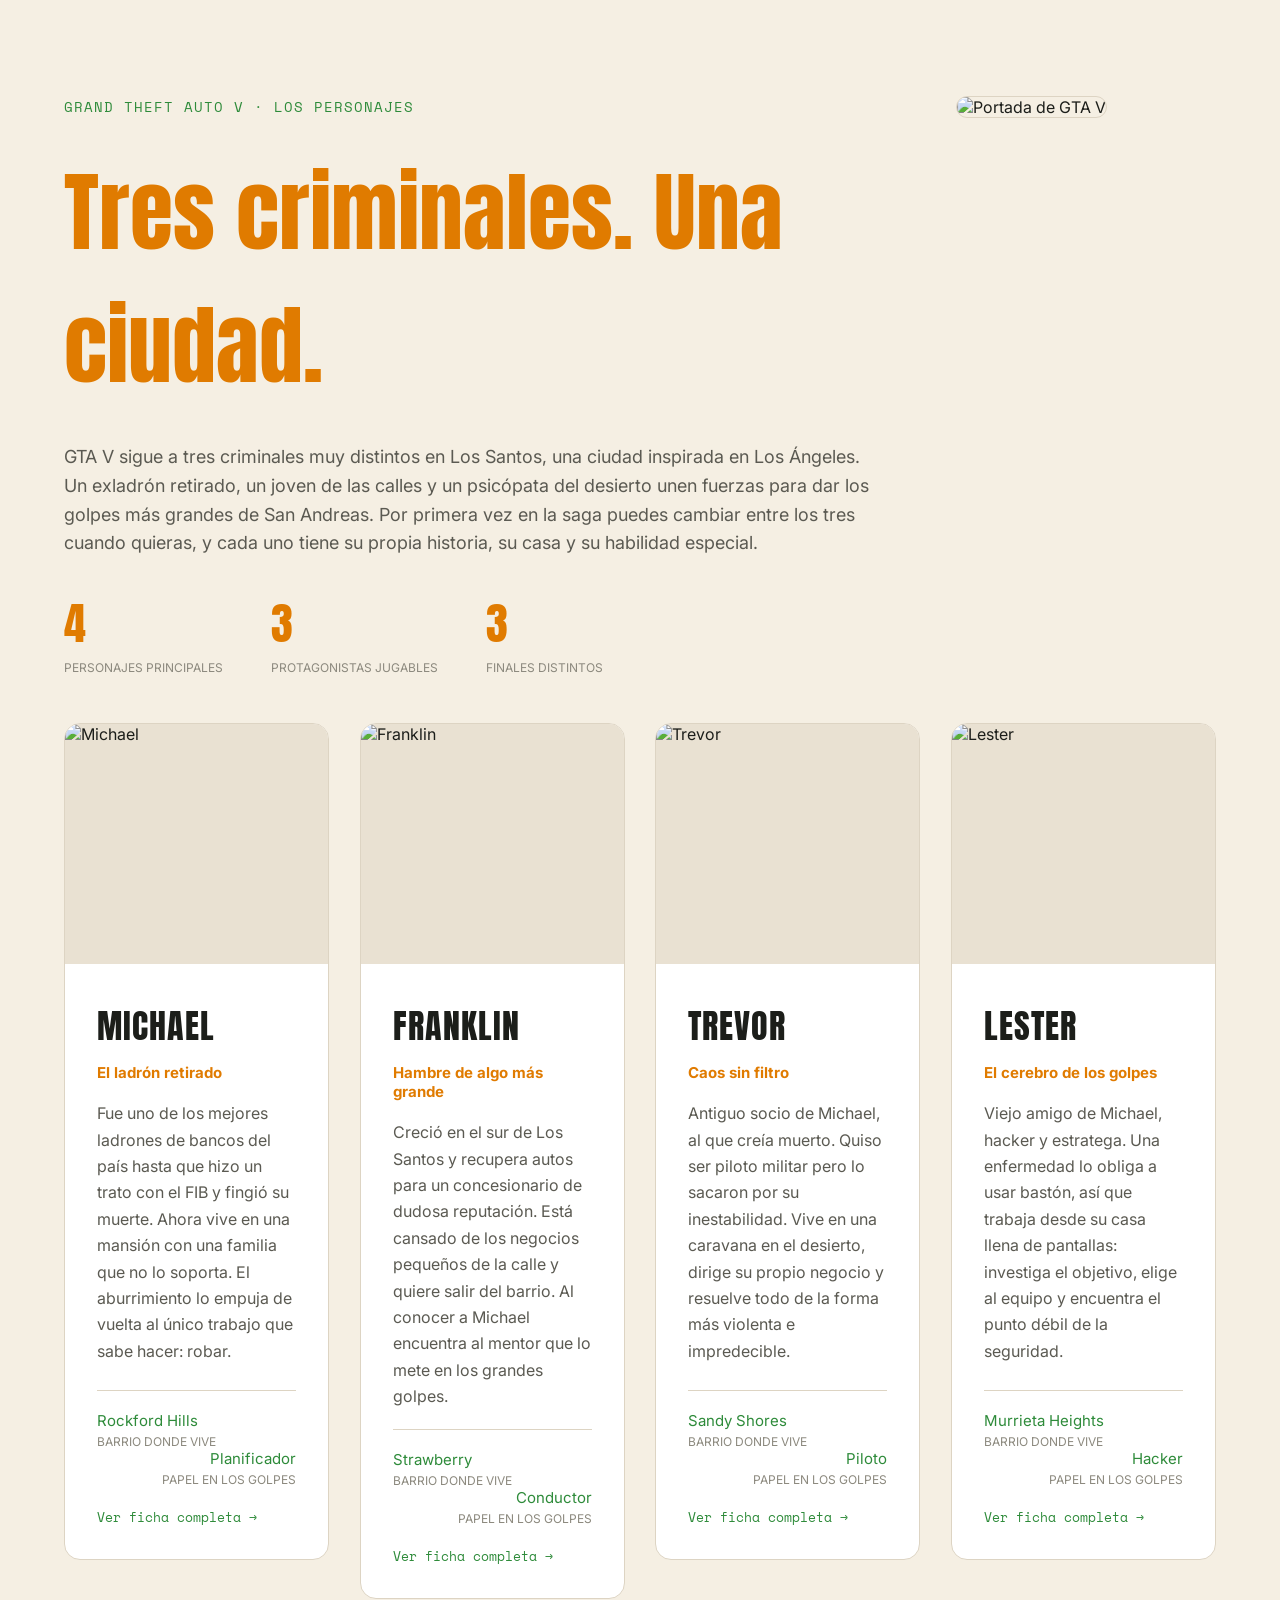
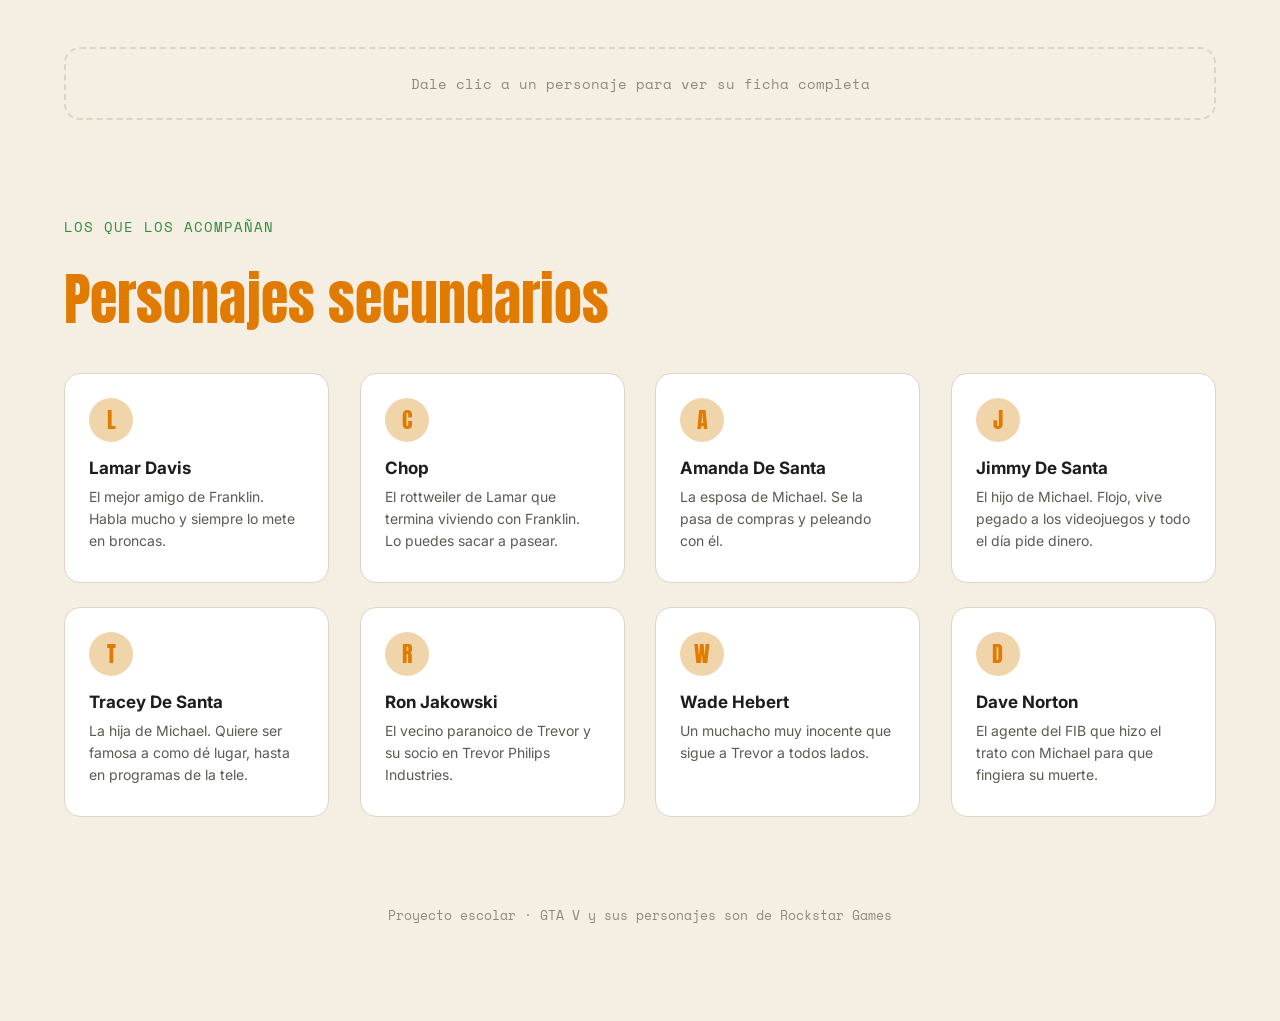
==== index.html @ 2c033364 "Primera version de la pagina de fans de GTA V (profa no sabia que teniamos qiue hacer commmits gradu" ====
<!DOCTYPE html>
<html lang="es">
  <head>
    <meta charset="UTF-8">
    <!-- esto es pa que en el cel no se vea todo chiquito y feo, sin esto se ve bien mal we -->
    <meta name="viewport" content="width=device-width, initial-scale=1.0">
    <title>GTA V · Personajes</title>
    <!-- las letras las saque de google fonts alv, la Anton es la que mas se parece a la del GTA (la neta no es igual pero ahi la lleva) -->
    <link href="https://fonts.googleapis.com/css2?family=Anton&family=Inter:wght@400;500;600&family=Space+Mono&display=swap" rel="stylesheet">
    <link rel="stylesheet" href="style.css">
  </head>

  <!-- el onload hace que jale iniciar() ya que cargo todo, y el onscroll corre revisarScroll() cada vez que le bajas a la pagina, bien chido -->
  <body onload="iniciar()" onscroll="revisarScroll()">
    <div class="contenedor">

      <!-- lo de arriba: el texto a la izquierda y la portada a la derecha, asi bien acomodadito -->
      <div id="arriba">
        <div id="izquierda">
          <p class="eyebrow">GRAND THEFT AUTO V · LOS PERSONAJES</p>
          <h1 class="titulo">Tres criminales. Una ciudad.</h1>
          <p class="intro">GTA V sigue a tres criminales muy distintos en Los Santos, una ciudad inspirada en Los Ángeles. Un exladrón retirado, un joven de las calles y un psicópata del desierto unen fuerzas para dar los golpes más grandes de San Andreas. Por primera vez en la saga puedes cambiar entre los tres cuando quieras, y cada uno tiene su propia historia, su casa y su habilidad especial.</p>

          <!-- los numeritos de abajo del texto, son 3 cajitas una al lado de la otra -->
          <div class="numeros">
            <div class="numero">
              <p class="cifra">4</p>
              <p class="etiqueta">PERSONAJES PRINCIPALES</p>
            </div>
            <div class="numero">
              <p class="cifra">3</p>
              <p class="etiqueta">PROTAGONISTAS JUGABLES</p>
            </div>
            <div class="numero">
              <p class="cifra">3</p>
              <p class="etiqueta">FINALES DISTINTOS</p>
            </div>
          </div>
        </div>
        <div id="derecha">
          <!-- OJO we: el referrerpolicy="no-referrer" es pa que la wiki no bloquee la imagen, si se lo quitas ya no sale nada, me tarde un buen en averiguar eso -->
          <img src="https://static.wikia.nocookie.net/gtawiki/images/7/76/CoverArt-GTAV.png/revision/latest?cb=20250708181846" alt="Portada de GTA V" id="portada" referrerpolicy="no-referrer">
        </div>
      </div>

      <div class="tarjetas">

        <!-- la de michael. el numerito de seleccionar(1) es pa que el js sepa a cual tarjeta le picaste -->
        <div class="tarjeta" id="tarjeta1" onclick="seleccionar(1)">
          <div class="foto">
            <img src="https://static.wikia.nocookie.net/gtawiki/images/2/2f/Artwork-MichaelDeSanta-GTAV.jpg/revision/latest/scale-to-width-down/800?cb=20130513172502" alt="Michael" referrerpolicy="no-referrer">
          </div>
          <div class="info">
            <h2 class="nombre">MICHAEL</h2>
            <p class="lema">El ladrón retirado</p>
            <p class="texto">Fue uno de los mejores ladrones de bancos del país hasta que hizo un trato con el FIB y fingió su muerte. Ahora vive en una mansión con una familia que no lo soporta. El aburrimiento lo empuja de vuelta al único trabajo que sabe hacer: robar.</p>
            <div class="datos">
              <div>
                <p class="valor">Rockford Hills</p>
                <p class="etiqueta">BARRIO DONDE VIVE</p>
              </div>
              <!-- la class derecha es nomas pa mandar el texto a la derecha, no tiene nada que ver con el id derecha de arriba, les puse igual sin querer jaja pero ya ni modo -->
              <div class="derecha">
                <p class="valor">Planificador</p>
                <p class="etiqueta">PAPEL EN LOS GOLPES</p>
              </div>
            </div>
            <p class="ver-mas">Ver ficha completa →</p>
          </div>
        </div>

        <!-- franklin, el compa -->
        <div class="tarjeta" id="tarjeta2" onclick="seleccionar(2)">
          <div class="foto">
            <img src="https://static.wikia.nocookie.net/gtawiki/images/f/f9/Artwork-FranklinClinton-GTAV.jpg/revision/latest/scale-to-width-down/800?cb=20130513172527" alt="Franklin" referrerpolicy="no-referrer">
          </div>
          <div class="info">
            <h2 class="nombre">FRANKLIN</h2>
            <p class="lema">Hambre de algo más grande</p>
            <p class="texto">Creció en el sur de Los Santos y recupera autos para un concesionario de dudosa reputación. Está cansado de los negocios pequeños de la calle y quiere salir del barrio. Al conocer a Michael encuentra al mentor que lo mete en los grandes golpes.</p>
            <div class="datos">
              <div>
                <p class="valor">Strawberry</p>
                <p class="etiqueta">BARRIO DONDE VIVE</p>
              </div>
              <div class="derecha">
                <p class="valor">Conductor</p>
                <p class="etiqueta">PAPEL EN LOS GOLPES</p>
              </div>
            </div>
            <p class="ver-mas">Ver ficha completa →</p>
          </div>
        </div>

        <!-- trevor, el loco -->
        <div class="tarjeta" id="tarjeta3" onclick="seleccionar(3)">
          <div class="foto">
            <img src="https://static.wikia.nocookie.net/gtawiki/images/8/89/Artwork-TrevorPhilips-GTAV.jpg/revision/latest/scale-to-width-down/800?cb=20130513172552" alt="Trevor" referrerpolicy="no-referrer">
          </div>
          <div class="info">
            <h2 class="nombre">TREVOR</h2>
            <p class="lema">Caos sin filtro</p>
            <p class="texto">Antiguo socio de Michael, al que creía muerto. Quiso ser piloto militar pero lo sacaron por su inestabilidad. Vive en una caravana en el desierto, dirige su propio negocio y resuelve todo de la forma más violenta e impredecible.</p>
            <div class="datos">
              <div>
                <p class="valor">Sandy Shores</p>
                <p class="etiqueta">BARRIO DONDE VIVE</p>
              </div>
              <div class="derecha">
                <p class="valor">Piloto</p>
                <p class="etiqueta">PAPEL EN LOS GOLPES</p>
              </div>
            </div>
            <p class="ver-mas">Ver ficha completa →</p>
          </div>
        </div>

        <!-- lester, a este no lo puedes jugar pero sin el no hay golpes, es el cerebrito -->
        <div class="tarjeta" id="tarjeta4" onclick="seleccionar(4)">
          <div class="foto">
            <img src="https://static.wikia.nocookie.net/gtawiki/images/b/b5/Artwork-Lester-GTAV.jpg/revision/latest/scale-to-width-down/800?cb=20130906154759" alt="Lester" referrerpolicy="no-referrer">
          </div>
          <div class="info">
            <h2 class="nombre">LESTER</h2>
            <p class="lema">El cerebro de los golpes</p>
            <p class="texto">Viejo amigo de Michael, hacker y estratega. Una enfermedad lo obliga a usar bastón, así que trabaja desde su casa llena de pantallas: investiga el objetivo, elige al equipo y encuentra el punto débil de la seguridad.</p>
            <div class="datos">
              <div>
                <p class="valor">Murrieta Heights</p>
                <p class="etiqueta">BARRIO DONDE VIVE</p>
              </div>
              <div class="derecha">
                <p class="valor">Hacker</p>
                <p class="etiqueta">PAPEL EN LOS GOLPES</p>
              </div>
            </div>
            <p class="ver-mas">Ver ficha completa →</p>
          </div>
        </div>

      </div>

      <!-- aqui salen las fichas, solo se ve una a la vez (la de la tarjeta que le picaste), el js las prende y las apaga -->
      <div id="fichas">
        <p class="pista" id="pista">Dale clic a un personaje para ver su ficha completa</p>

        <div class="ficha" id="ficha1">
          <p class="eyebrow">FICHA DEL PERSONAJE</p>
          <h3 class="ficha-nombre">Michael De Santa</h3>
          <ul class="lista">
            <li><b>Nombre real:</b> Michael Townley. Se cambió el nombre cuando hizo el trato con el FIB.</li>
            <li><b>Familia:</b> su esposa Amanda y sus hijos Jimmy y Tracey.</li>
            <li><b>Habilidad especial:</b> el tiempo se hace lento cuando apunta, así dispara con más precisión.</li>
            <li><b>Su carro:</b> un Obey Tailgater, un sedán negro.</li>
            <li><b>Dato curioso:</b> le encantan las películas viejas y va a terapia con el Dr. Friedlander.</li>
          </ul>
        </div>

        <div class="ficha" id="ficha2">
          <p class="eyebrow">FICHA DEL PERSONAJE</p>
          <h3 class="ficha-nombre">Franklin Clinton</h3>
          <ul class="lista">
            <li><b>Dónde empieza:</b> vive con su tía Denise en Forum Drive, en Strawberry.</li>
            <li><b>Sus compas:</b> su mejor amigo Lamar Davis y Chop, el perro que termina cuidando.</li>
            <li><b>Habilidad especial:</b> el tiempo se hace lento cuando maneja, para esquivar todo a toda velocidad.</li>
            <li><b>Su carro:</b> un Bravado Buffalo S.</li>
            <li><b>Dato curioso:</b> a mitad de la historia se muda a una mansión en Vinewood Hills.</li>
          </ul>
        </div>

        <div class="ficha" id="ficha3">
          <p class="eyebrow">FICHA DEL PERSONAJE</p>
          <h3 class="ficha-nombre">Trevor Philips</h3>
          <ul class="lista">
            <li><b>De dónde es:</b> nació en Canadá.</li>
            <li><b>Su negocio:</b> Trevor Philips Industries, que maneja con Ron y Wade.</li>
            <li><b>Habilidad especial:</b> modo furia, hace más daño y recibe menos.</li>
            <li><b>Su carro:</b> una Canis Bodhi, una pick-up para el desierto.</li>
            <li><b>Dato curioso:</b> lo entrenaron como piloto en el ejército, pero lo sacaron por una evaluación psicológica.</li>
          </ul>
        </div>

        <div class="ficha" id="ficha4">
          <p class="eyebrow">FICHA DEL PERSONAJE</p>
          <h3 class="ficha-nombre">Lester Crest</h3>
          <ul class="lista">
            <li><b>Qué hace:</b> planea los golpes, investiga a los objetivos y consigue al equipo.</li>
            <li><b>Su relación con Michael:</b> se conocen desde los golpes que Michael hacía antes de "morir".</li>
            <li><b>¿Se puede jugar?:</b> no, pero aparece en todas las misiones importantes.</li>
            <li><b>Dónde trabaja:</b> desde su casa en Murrieta Heights, llena de computadoras.</li>
            <li><b>Dato curioso:</b> también te da trabajos en GTA Online.</li>
          </ul>
        </div>
      </div>

      <!-- los personajes secundarios, empiezan escondidos y salen cuando bajas, igual que las tarjetas -->
      <div class="secundarios" id="secundarios">
        <p class="eyebrow">LOS QUE LOS ACOMPAÑAN</p>
        <h2 class="subtitulo">Personajes secundarios</h2>

        <div class="chicos">
          <div class="chico">
            <p class="inicial">L</p>
            <p class="chico-nombre">Lamar Davis</p>
            <p class="chico-texto">El mejor amigo de Franklin. Habla mucho y siempre lo mete en broncas.</p>
          </div>
          <div class="chico">
            <p class="inicial">C</p>
            <p class="chico-nombre">Chop</p>
            <p class="chico-texto">El rottweiler de Lamar que termina viviendo con Franklin. Lo puedes sacar a pasear.</p>
          </div>
          <div class="chico">
            <p class="inicial">A</p>
            <p class="chico-nombre">Amanda De Santa</p>
            <p class="chico-texto">La esposa de Michael. Se la pasa de compras y peleando con él.</p>
          </div>
          <!-- a la cuarta le puse la clase ultimo pa quitarle el margen, igual que la tarjeta 4 -->
          <div class="chico ultimo">
            <p class="inicial">J</p>
            <p class="chico-nombre">Jimmy De Santa</p>
            <p class="chico-texto">El hijo de Michael. Flojo, vive pegado a los videojuegos y todo el día pide dinero.</p>
          </div>
          <div class="chico">
            <p class="inicial">T</p>
            <p class="chico-nombre">Tracey De Santa</p>
            <p class="chico-texto">La hija de Michael. Quiere ser famosa a como dé lugar, hasta en programas de la tele.</p>
          </div>
          <div class="chico">
            <p class="inicial">R</p>
            <p class="chico-nombre">Ron Jakowski</p>
            <p class="chico-texto">El vecino paranoico de Trevor y su socio en Trevor Philips Industries.</p>
          </div>
          <div class="chico">
            <p class="inicial">W</p>
            <p class="chico-nombre">Wade Hebert</p>
            <p class="chico-texto">Un muchacho muy inocente que sigue a Trevor a todos lados.</p>
          </div>
          <div class="chico ultimo">
            <p class="inicial">D</p>
            <p class="chico-nombre">Dave Norton</p>
            <p class="chico-texto">El agente del FIB que hizo el trato con Michael para que fingiera su muerte.</p>
          </div>
        </div>
      </div>

      <p class="pie">Proyecto escolar · GTA V y sus personajes son de Rockstar Games</p>
    </div>

    <!-- el boton pa subir, esta escondido y el js lo enseña cuando ya bajaste un buen -->
    <button id="subir" onclick="subir()">↑</button>

    <!-- el script va hasta abajo pa que primero cargue todo el html, asi no hay problemas -->
    <script src="script.js"></script>
  </body>
</html>
---- style.css ----
/* el * agarra TODO TODO, es pa quitarle los margenes que el navegador pone porque se le da la gana */
* {
  margin: 0px;
  padding: 0px;
  box-sizing: border-box;
}

body {
  background-color: #f5efe3;
  color: #1c1e1a;
  font-family: Inter, Arial, sans-serif;
}

.contenedor {
  width: 90%;
  max-width: 1400px;
  margin: 0px auto;
  padding-top: 96px;
  padding-bottom: 96px;
}

/* esta es la animacion de entrada, from es como empieza y to es como termina */
/* empieza invisible y 20px mas abajo, y termina visible en su lugar */
@keyframes entrar {
  from {
    opacity: 0;
    top: 20px;
  }
  to {
    opacity: 1;
    top: 0px;
  }
}

/* el overflow hidden es pa que el div de arriba no se haga chiquito por culpa de los float, si no se lo pongo se encima todo alv */
/* y le puse la animacion entrar pa que lo de arriba salga suavecito cuando abres la pagina */
#arriba {
  overflow: hidden;
  position: relative;
  animation: entrar 0.8s;
}

/* el float left manda el texto a la izquierda y el float right manda la portada a la derecha */
#izquierda {
  float: left;
  width: 70%;
}

#derecha {
  float: right;
  width: 260px;
}

/* la portada con height auto pa que no salga aplastada, se acomoda solita */
#portada {
  width: 260px;
  height: auto;
  border-radius: 16px;
  border: 1px solid #ddd4c3;
}

.eyebrow {
  font-family: "Space Mono", monospace;
  font-size: 14px;
  letter-spacing: 1px;
  color: #2e8b3a;
}

.titulo {
  font-family: Anton, Impact, sans-serif;
  font-weight: normal;
  font-size: 88px;
  margin-top: 28px;
  margin-bottom: 32px;
  color: #e07b00;
}

.intro {
  font-size: 18px;
  line-height: 1.6;
  color: #5b5a52;
}

/* los numeritos de abajo del texto, otra vez con float pa que queden en fila */
.numeros {
  overflow: hidden;
  margin-top: 32px;
}

.numero {
  float: left;
  margin-right: 48px;
}

.cifra {
  font-family: Anton, Impact, sans-serif;
  font-size: 44px;
  color: #e07b00;
}

.tarjetas {
  overflow: hidden;
  margin-top: 48px;
}

/* las 4 tarjetas con float left pa que queden en fila, 23% cada una y el margen de 2.66% pa que todo sume 100 (lo saque con calculadora jaja) */
/* empiezan invisibles (opacity 0) y 24px mas abajo, luego el js les pone la clase visible y ahi si salen, como de fantasma */
.tarjeta {
  float: left;
  width: 23%;
  margin-right: 2.66%;
  background-color: #ffffff;
  border: 1px solid #ddd4c3;
  border-radius: 16px;
  overflow: hidden;
  cursor: pointer;
  position: relative;
  top: 24px;
  opacity: 0;
  transition: all 0.6s;
}

/* a la ultima le quito el margen porque si no ya no cabe y se baja*/
#tarjeta4 {
  margin-right: 0px;
}

.visible {
  opacity: 1;
  top: 0px;
}

/* cuando le pasas el mouse se sube tantito y se le pone el borde naranja, nomas pa que se mire chidori */
.visible:hover {
  top: -6px;
  border-color: #e07b00;
  box-shadow: 0px 16px 40px #f1d5aa;
}

/* el borde verde de la que seleccionas, le puse tambien el :hover porque si no al pasarle el mouse se ponia naranja otra vez */
.activa,
.activa:hover {
  border-color: #2e8b3a;
  box-shadow: 0px 0px 0px 2px #2e8b3a;
}

.foto {
  height: 240px;
  background-color: #e9e1d2;
  overflow: hidden;
}

/* el object-fit cover hace que la imagen llene el cuadro sin estirarse, le corta lo que sobra */
/* el transition es pa que el zoom de abajo se haga despacito y no de golpe */
.foto img {
  width: 100%;
  height: 240px;
  object-fit: cover;
  transition: all 0.6s;
}

/* cuando le pasas el mouse a la tarjeta la foto se hace tantito mas grande, el scale(1.06) es 6% mas grande */
/* como .foto tiene overflow hidden lo que crece no se sale de la tarjeta */
.visible:hover .foto img {
  transform: scale(1.06);
}

.info {
  padding-top: 36px;
  padding-left: 32px;
  padding-right: 32px;
  padding-bottom: 32px;
}

.nombre {
  font-family: Anton, Impact, sans-serif;
  font-weight: normal;
  font-size: 34px;
  letter-spacing: 1px;
}

.lema {
  margin-top: 12px;
  font-size: 15px;
  font-weight: bold;
  color: #e07b00;
}

/* le puse un alto minimo al texto pa que la rayita de abajo quede pareja en todas las tarjetas */
.texto {
  margin-top: 18px;
  font-size: 16px;
  line-height: 1.65;
  color: #5b5a52;
  min-height: 270px;
}

.datos {
  overflow: hidden;
  margin-top: 20px;
  padding-top: 20px;
  border-top: 1px solid #ddd4c3;
}

.datos div {
  float: left;
}

/* como dice .datos .derecha le gana al de arriba y este si se va a la derecha */
.datos .derecha {
  float: right;
  text-align: right;
}

.valor {
  font-size: 15px;
  color: #2e8b3a;
}

.etiqueta {
  margin-top: 4px;
  font-size: 12px;
  color: #8c897e;
}

/* el textito de "ver ficha completa", con position relative pa poder moverlo con left */
.ver-mas {
  margin-top: 20px;
  font-family: "Space Mono", monospace;
  font-size: 13px;
  color: #2e8b3a;
  position: relative;
  left: 0px;
  transition: all 0.4s;
}

/* cuando pasas el mouse por la tarjeta la flechita se recorre a la derecha, como diciendo "picale" */
.visible:hover .ver-mas {
  left: 6px;
  color: #e07b00;
}

/* ---------- las fichas ---------- */

#fichas {
  margin-top: 48px;
}

/* el mensajito que sale cuando no has escogido a nadie, con borde de rayitas (dashed) */
.pista {
  padding: 24px;
  border: 2px dashed #ddd4c3;
  border-radius: 16px;
  text-align: center;
  font-family: "Space Mono", monospace;
  font-size: 14px;
  color: #8c897e;
}

/* las fichas empiezan escondidas con display none, el js les pone display block a la que toca */
/* la animacion entrar se vuelve a correr cada vez que una ficha aparece, por eso sale suavecito */
.ficha {
  display: none;
  position: relative;
  background-color: #ffffff;
  border: 1px solid #ddd4c3;
  border-left: 4px solid #2e8b3a;
  border-radius: 16px;
  padding: 32px;
  animation: entrar 0.5s;
}

.ficha-nombre {
  font-family: Anton, Impact, sans-serif;
  font-weight: normal;
  font-size: 40px;
  margin-top: 8px;
  margin-bottom: 16px;
}

/* la lista de datos, el margin-left es pa que se vean los puntitos de la lista */
.lista {
  margin-left: 20px;
  font-size: 16px;
  line-height: 1.9;
  color: #5b5a52;
}

.lista b {
  color: #1c1e1a;
}

/* ---------- personajes secundarios ---------- */

/* esta seccion empieza igual que las tarjetas: invisible y mas abajito, el js le pone la clase mostrar */
.secundarios {
  margin-top: 96px;
  position: relative;
  top: 24px;
  opacity: 0;
  transition: all 0.8s;
}

.mostrar {
  opacity: 1;
  top: 0px;
}

.subtitulo {
  font-family: Anton, Impact, sans-serif;
  font-weight: normal;
  font-size: 56px;
  margin-top: 20px;
  margin-bottom: 32px;
  color: #e07b00;
}

.chicos {
  overflow: hidden;
}

/* las cajitas chiquitas, la misma cuenta de 23% y 2.66% que las tarjetas grandes */
.chico {
  float: left;
  width: 23%;
  margin-right: 2.66%;
  margin-bottom: 24px;
  min-height: 210px;
  padding: 24px;
  background-color: #ffffff;
  border: 1px solid #ddd4c3;
  border-radius: 16px;
  position: relative;
  top: 0px;
  transition: all 0.4s;
}

.ultimo {
  margin-right: 0px;
}

.chico:hover {
  top: -4px;
  border-color: #e07b00;
}

/* el circulito con la letra, el border-radius 50% es lo que lo hace redondo */
/* y el line-height igual que el alto es un truquito pa que la letra quede centrada de arriba a abajo */
.inicial {
  width: 44px;
  height: 44px;
  border-radius: 50%;
  background-color: #f1d5aa;
  color: #e07b00;
  font-family: Anton, Impact, sans-serif;
  font-size: 22px;
  text-align: center;
  line-height: 44px;
}

.chico-nombre {
  margin-top: 16px;
  font-size: 17px;
  font-weight: bold;
}

.chico-texto {
  margin-top: 8px;
  font-size: 14px;
  line-height: 1.55;
  color: #5b5a52;
}

.pie {
  margin-top: 64px;
  text-align: center;
  font-family: "Space Mono", monospace;
  font-size: 13px;
  color: #8c897e;
}

/* ---------- boton pa subir ---------- */

/* position fixed hace que el boton se quede pegado en la esquina aunque bajes la pagina */
/* empieza invisible (opacity 0 y visibility hidden) y el js lo enseña cuando ya bajaste */
#subir {
  position: fixed;
  right: 24px;
  bottom: 24px;
  width: 52px;
  height: 52px;
  border-radius: 50%;
  border: none;
  background-color: #2e8b3a;
  color: #ffffff;
  font-size: 22px;
  cursor: pointer;
  box-shadow: 0px 8px 20px #c9c1b0;
  opacity: 0;
  visibility: hidden;
  transition: all 0.4s;
}

#subir:hover {
  background-color: #e07b00;
}

/* esto nomas jala cuando la pantalla es de menos de 400px (osea en el cel),
le quito los float pa que todo quede uno abajo del otro */
@media (max-width: 400px) {
  .contenedor {
    padding-top: 40px;
    padding-bottom: 40px;
  }
  #izquierda {
    float: none;
    width: 100%;
  }
  #derecha {
    float: none;
    margin-top: 32px;
  }
  .titulo {
    font-size: 44px;
  }
  .numero {
    margin-right: 24px;
  }
  .cifra {
    font-size: 34px;
  }
  .tarjeta {
    float: none;
    width: 100%;
    margin-right: 0px;
    margin-bottom: 20px;
  }
  .texto {
    min-height: 0px;
  }
  .ficha {
    padding: 24px;
  }
  .ficha-nombre {
    font-size: 30px;
  }
  .subtitulo {
    font-size: 36px;
  }
  .chico {
    float: none;
    width: 100%;
    margin-right: 0px;
    min-height: 0px;
  }
}
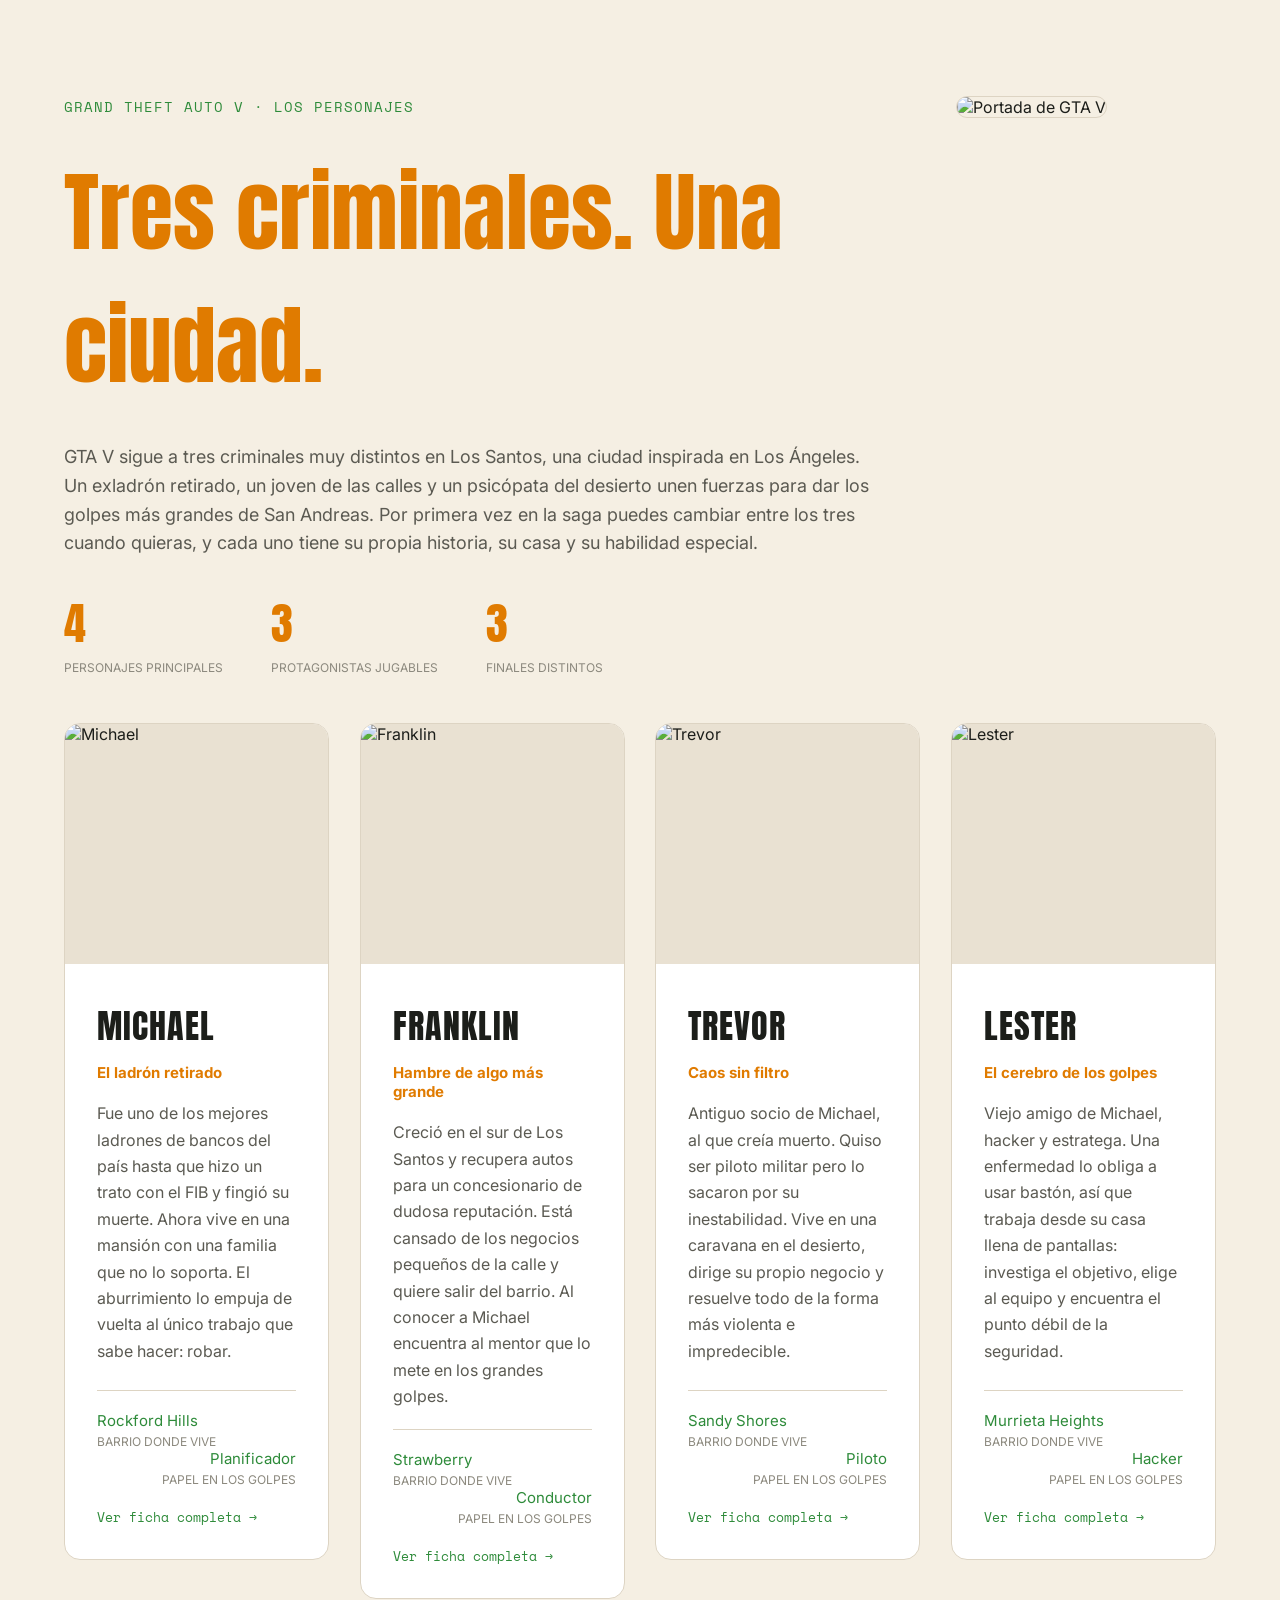
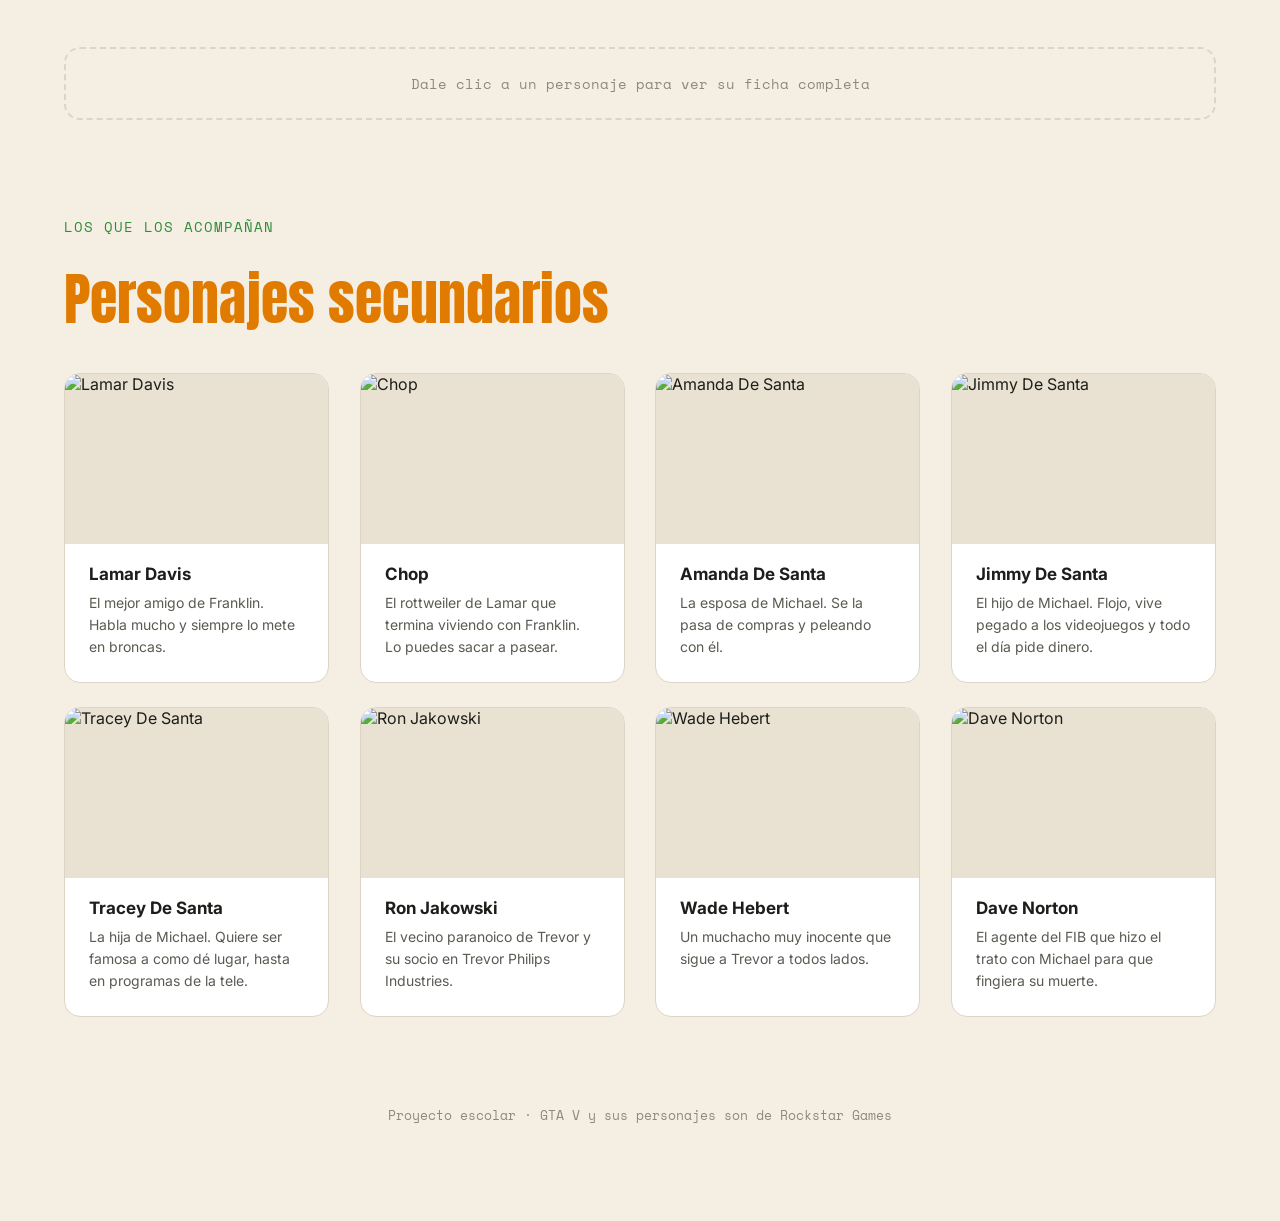
==== commit f14646b2: "pics de los personajes secundarios" ====
--- a/index.html
+++ b/index.html
@@ -198,47 +198,64 @@
         <p class="eyebrow">LOS QUE LOS ACOMPAÑAN</p>
         <h2 class="subtitulo">Personajes secundarios</h2>
 
+        <!-- las fotos tambien son de la wiki, por eso llevan el referrerpolicy igual que las de arriba -->
         <div class="chicos">
           <div class="chico">
-            <p class="inicial">L</p>
-            <p class="chico-nombre">Lamar Davis</p>
-            <p class="chico-texto">El mejor amigo de Franklin. Habla mucho y siempre lo mete en broncas.</p>
-          </div>
-          <div class="chico">
-            <p class="inicial">C</p>
-            <p class="chico-nombre">Chop</p>
-            <p class="chico-texto">El rottweiler de Lamar que termina viviendo con Franklin. Lo puedes sacar a pasear.</p>
-          </div>
-          <div class="chico">
-            <p class="inicial">A</p>
-            <p class="chico-nombre">Amanda De Santa</p>
-            <p class="chico-texto">La esposa de Michael. Se la pasa de compras y peleando con él.</p>
+            <img class="chico-foto" src="https://static.wikia.nocookie.net/gtawiki/images/f/fa/LamarDavis-GTAVee.png/revision/latest/scale-to-width-down/400?cb=20230516164113" alt="Lamar Davis" referrerpolicy="no-referrer">
+            <div class="chico-info">
+              <p class="chico-nombre">Lamar Davis</p>
+              <p class="chico-texto">El mejor amigo de Franklin. Habla mucho y siempre lo mete en broncas.</p>
+            </div>
+          </div>
+          <div class="chico">
+            <img class="chico-foto" src="https://static.wikia.nocookie.net/gtawiki/images/2/20/Chop-GTAV.png/revision/latest/scale-to-width-down/400?cb=20260926162132" alt="Chop" referrerpolicy="no-referrer">
+            <div class="chico-info">
+              <p class="chico-nombre">Chop</p>
+              <p class="chico-texto">El rottweiler de Lamar que termina viviendo con Franklin. Lo puedes sacar a pasear.</p>
+            </div>
+          </div>
+          <div class="chico">
+            <img class="chico-foto" src="https://static.wikia.nocookie.net/gtawiki/images/2/2c/Amanda-GTAV.png/revision/latest/scale-to-width-down/400?cb=20230116193831" alt="Amanda De Santa" referrerpolicy="no-referrer">
+            <div class="chico-info">
+              <p class="chico-nombre">Amanda De Santa</p>
+              <p class="chico-texto">La esposa de Michael. Se la pasa de compras y peleando con él.</p>
+            </div>
           </div>
           <!-- a la cuarta le puse la clase ultimo pa quitarle el margen, igual que la tarjeta 4 -->
           <div class="chico ultimo">
-            <p class="inicial">J</p>
-            <p class="chico-nombre">Jimmy De Santa</p>
-            <p class="chico-texto">El hijo de Michael. Flojo, vive pegado a los videojuegos y todo el día pide dinero.</p>
-          </div>
-          <div class="chico">
-            <p class="inicial">T</p>
-            <p class="chico-nombre">Tracey De Santa</p>
-            <p class="chico-texto">La hija de Michael. Quiere ser famosa a como dé lugar, hasta en programas de la tele.</p>
-          </div>
-          <div class="chico">
-            <p class="inicial">R</p>
-            <p class="chico-nombre">Ron Jakowski</p>
-            <p class="chico-texto">El vecino paranoico de Trevor y su socio en Trevor Philips Industries.</p>
-          </div>
-          <div class="chico">
-            <p class="inicial">W</p>
-            <p class="chico-nombre">Wade Hebert</p>
-            <p class="chico-texto">Un muchacho muy inocente que sigue a Trevor a todos lados.</p>
+            <img class="chico-foto" src="https://static.wikia.nocookie.net/gtawiki/images/e/ea/JimmyDeSanta-GTAVee.png/revision/latest/scale-to-width-down/400?cb=20220322175044" alt="Jimmy De Santa" referrerpolicy="no-referrer">
+            <div class="chico-info">
+              <p class="chico-nombre">Jimmy De Santa</p>
+              <p class="chico-texto">El hijo de Michael. Flojo, vive pegado a los videojuegos y todo el día pide dinero.</p>
+            </div>
+          </div>
+          <div class="chico">
+            <img class="chico-foto" src="https://static.wikia.nocookie.net/gtawiki/images/d/d2/TraceyDeSanta-GTAVee.png/revision/latest/scale-to-width-down/400?cb=20220322175113" alt="Tracey De Santa" referrerpolicy="no-referrer">
+            <div class="chico-info">
+              <p class="chico-nombre">Tracey De Santa</p>
+              <p class="chico-texto">La hija de Michael. Quiere ser famosa a como dé lugar, hasta en programas de la tele.</p>
+            </div>
+          </div>
+          <div class="chico">
+            <img class="chico-foto" src="https://static.wikia.nocookie.net/gtawiki/images/6/68/RonJakowski-GTAVee.png/revision/latest/scale-to-width-down/400?cb=20220321182652" alt="Ron Jakowski" referrerpolicy="no-referrer">
+            <div class="chico-info">
+              <p class="chico-nombre">Ron Jakowski</p>
+              <p class="chico-texto">El vecino paranoico de Trevor y su socio en Trevor Philips Industries.</p>
+            </div>
+          </div>
+          <div class="chico">
+            <img class="chico-foto" src="https://static.wikia.nocookie.net/gtawiki/images/5/53/WadeHebert-GTAV-Portrait.png/revision/latest/scale-to-width-down/400?cb=20210903102957" alt="Wade Hebert" referrerpolicy="no-referrer">
+            <div class="chico-info">
+              <p class="chico-nombre">Wade Hebert</p>
+              <p class="chico-texto">Un muchacho muy inocente que sigue a Trevor a todos lados.</p>
+            </div>
           </div>
           <div class="chico ultimo">
-            <p class="inicial">D</p>
-            <p class="chico-nombre">Dave Norton</p>
-            <p class="chico-texto">El agente del FIB que hizo el trato con Michael para que fingiera su muerte.</p>
+            <img class="chico-foto" src="https://static.wikia.nocookie.net/gtawiki/images/a/af/DaveNorton-GTAVee.png/revision/latest/scale-to-width-down/400?cb=20220322175028" alt="Dave Norton" referrerpolicy="no-referrer">
+            <div class="chico-info">
+              <p class="chico-nombre">Dave Norton</p>
+              <p class="chico-texto">El agente del FIB que hizo el trato con Michael para que fingiera su muerte.</p>
+            </div>
           </div>
         </div>
       </div>
--- a/style.css
+++ b/style.css
@@ -325,8 +325,7 @@
   width: 23%;
   margin-right: 2.66%;
   margin-bottom: 24px;
-  min-height: 210px;
-  padding: 24px;
+  overflow: hidden;
   background-color: #ffffff;
   border: 1px solid #ddd4c3;
   border-radius: 16px;
@@ -342,33 +341,43 @@
 .chico:hover {
   top: -4px;
   border-color: #e07b00;
-}
-
-/* el circulito con la letra, el border-radius 50% es lo que lo hace redondo */
-/* y el line-height igual que el alto es un truquito pa que la letra quede centrada de arriba a abajo */
-.inicial {
-  width: 44px;
-  height: 44px;
-  border-radius: 50%;
-  background-color: #f1d5aa;
-  color: #e07b00;
-  font-family: Anton, Impact, sans-serif;
-  font-size: 22px;
-  text-align: center;
-  line-height: 44px;
+  box-shadow: 0px 12px 30px #f1d5aa;
+}
+
+/* la foto de arriba de cada cajita, las fotos son cuadradas y aqui las corto a 170 de alto */
+/* el center top es pa que corte lo de abajo y no la cara, y el display block quita un huequito feo que deja la img abajo */
+.chico-foto {
+  display: block;
+  width: 100%;
+  height: 170px;
+  object-fit: cover;
+  object-position: center top;
+  background-color: #e9e1d2;
+  transition: all 0.6s;
+}
+
+/* el mismo zoomcito que las tarjetas grandes pa que se sienta igual */
+.chico:hover .chico-foto {
+  transform: scale(1.06);
+}
+
+/* el texto va en su propia cajita con padding, asi la foto llega hasta las orillas y el texto no */
+.chico-info {
+  padding: 20px 24px 24px 24px;
 }
 
 .chico-nombre {
-  margin-top: 16px;
   font-size: 17px;
   font-weight: bold;
 }
 
+/* el min-height es pa que todas las cajitas midan lo mismo aunque un texto sea mas cortito */
 .chico-texto {
   margin-top: 8px;
   font-size: 14px;
   line-height: 1.55;
   color: #5b5a52;
+  min-height: 66px;
 }
 
 .pie {
@@ -451,6 +460,12 @@
     float: none;
     width: 100%;
     margin-right: 0px;
+  }
+  /* en el cel la cajita es mas ancha, entonces le doy mas alto a la foto pa que no se vea aplastada */
+  .chico-foto {
+    height: 260px;
+  }
+  .chico-texto {
     min-height: 0px;
   }
 }
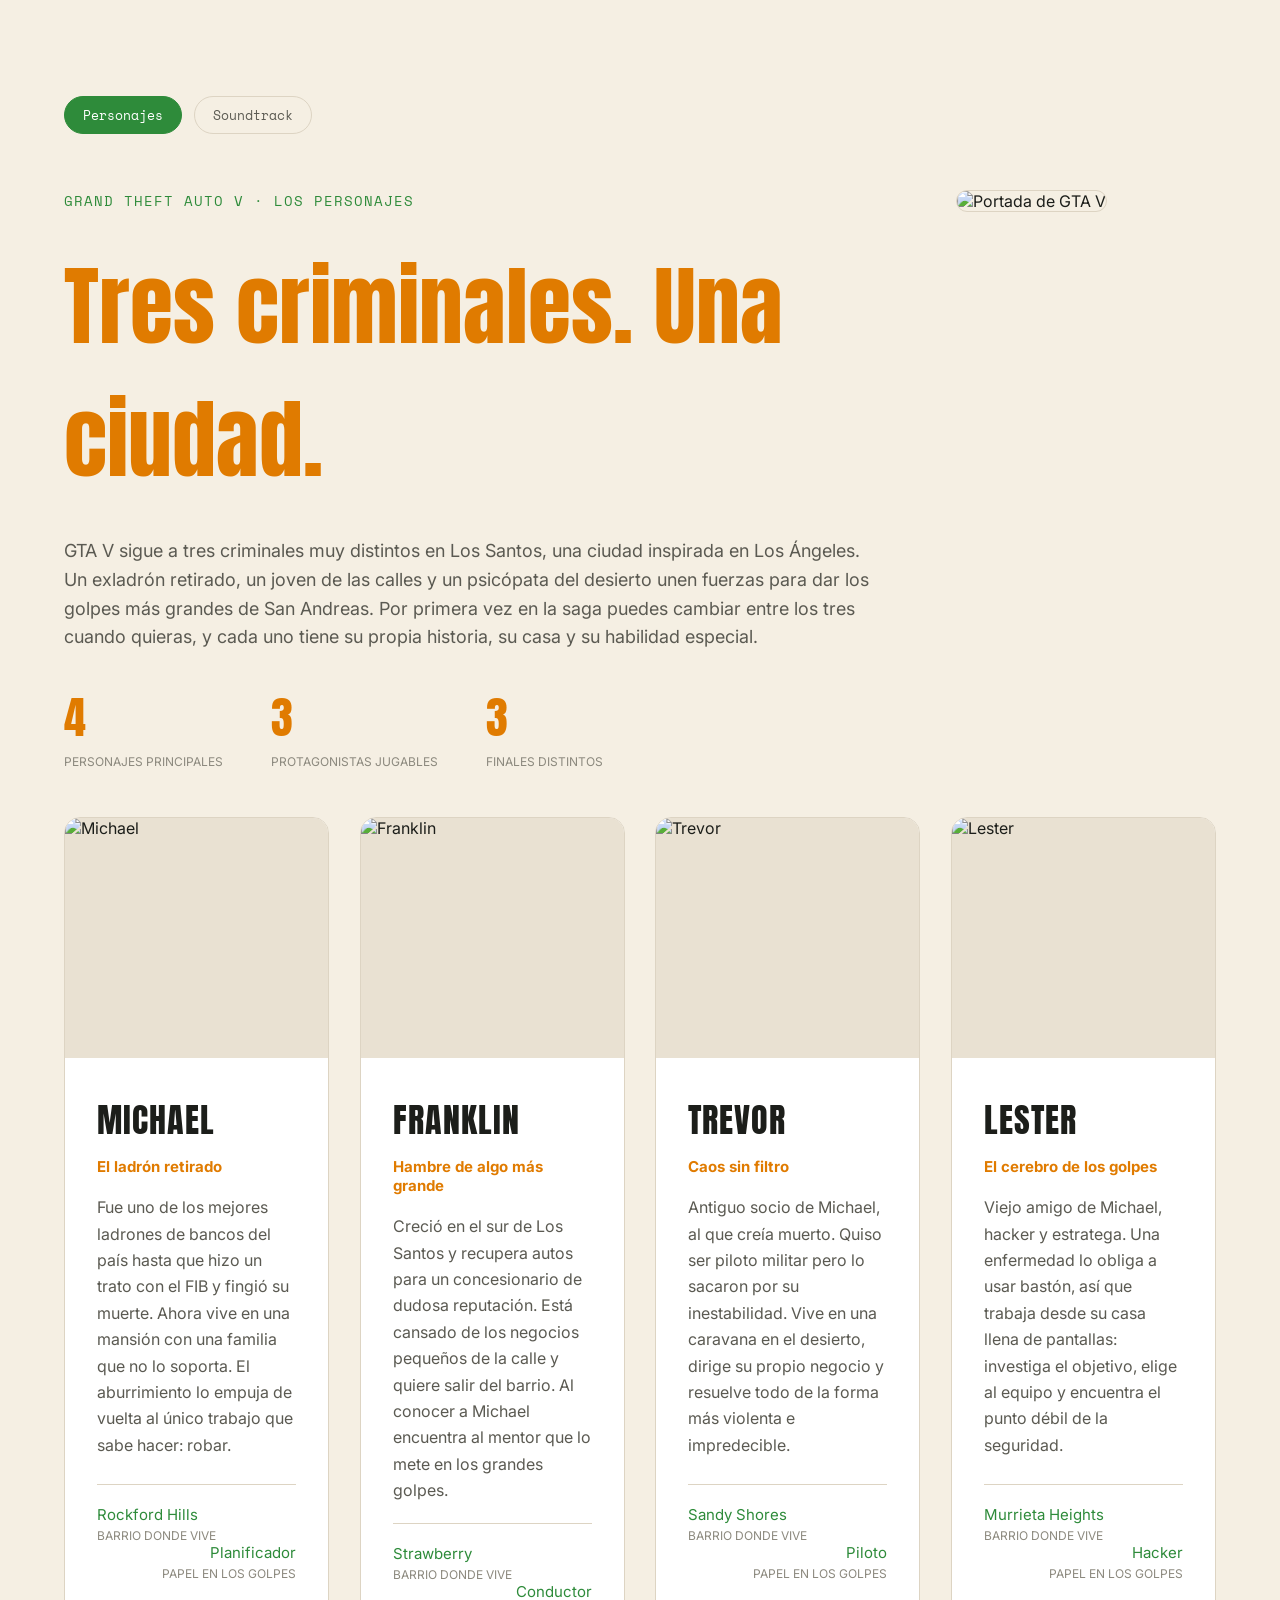
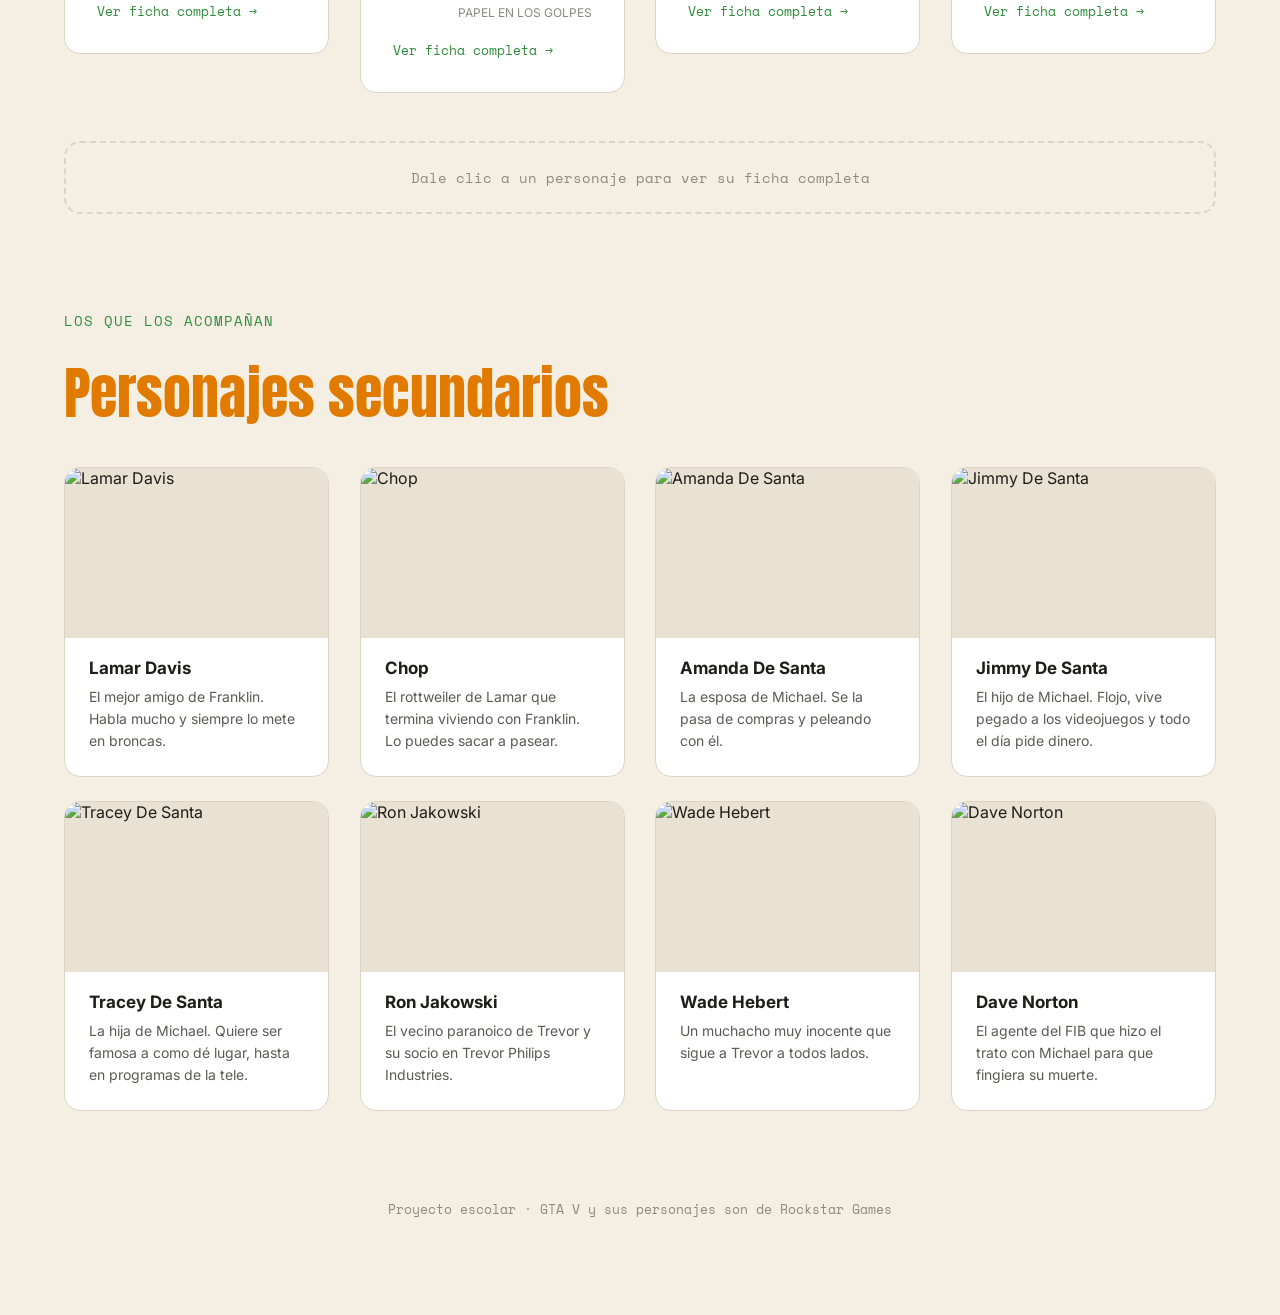
==== commit 2ba33f53: "Base de la pagina del soundtrack y menu para conectar las paginas" ====
--- a/index.html
+++ b/index.html
@@ -14,6 +14,13 @@
   <body onload="iniciar()" onscroll="revisarScroll()">
     <div class="contenedor">
 
+      <!-- el menu de arriba pa brincar entre paginas, el href es a que archivo te manda -->
+      <!-- la clase actual es nomas pa pintar de naranja la pagina en la que estas -->
+      <div class="menu">
+        <a href="index.html" class="actual">Personajes</a>
+        <a href="soundtrack.html">Soundtrack</a>
+      </div>
+
       <!-- lo de arriba: el texto a la izquierda y la portada a la derecha, asi bien acomodadito -->
       <div id="arriba">
         <div id="izquierda">
--- a/style.css
+++ b/style.css
@@ -17,6 +17,54 @@
   margin: 0px auto;
   padding-top: 96px;
   padding-bottom: 96px;
+}
+
+/* ---------- menu de arriba (sale en las dos paginas) ---------- */
+
+.menu {
+  margin-bottom: 56px;
+}
+
+/* los links del menu como botoncitos redondos, el display inline-block es pa que acepten padding y queden uno al lado del otro */
+/* el text-decoration none le quita la rayita de abajo que traen los links */
+.menu a {
+  display: inline-block;
+  margin-right: 8px;
+  padding: 8px 18px;
+  border: 1px solid #ddd4c3;
+  border-radius: 20px;
+  font-family: "Space Mono", monospace;
+  font-size: 13px;
+  color: #5b5a52;
+  text-decoration: none;
+  transition: all 0.3s;
+}
+
+.menu a:hover {
+  border-color: #e07b00;
+  color: #e07b00;
+}
+
+/* la pagina en la que estas sale rellena de verde */
+.menu .actual,
+.menu .actual:hover {
+  background-color: #2e8b3a;
+  border-color: #2e8b3a;
+  color: #ffffff;
+}
+
+/* ---------- cosas de la pagina del soundtrack ---------- */
+
+/* el encabezado del soundtrack no tiene portada, nomas le pongo un ancho maximo pa que el texto no quede tan largo */
+.encabezado {
+  max-width: 900px;
+  position: relative;
+  animation: entrar 0.8s;
+}
+
+/* cada seccion del soundtrack, nomas es pa separarlas */
+.seccion {
+  margin-top: 80px;
 }
 
 /* esta es la animacion de entrada, from es como empieza y to es como termina */
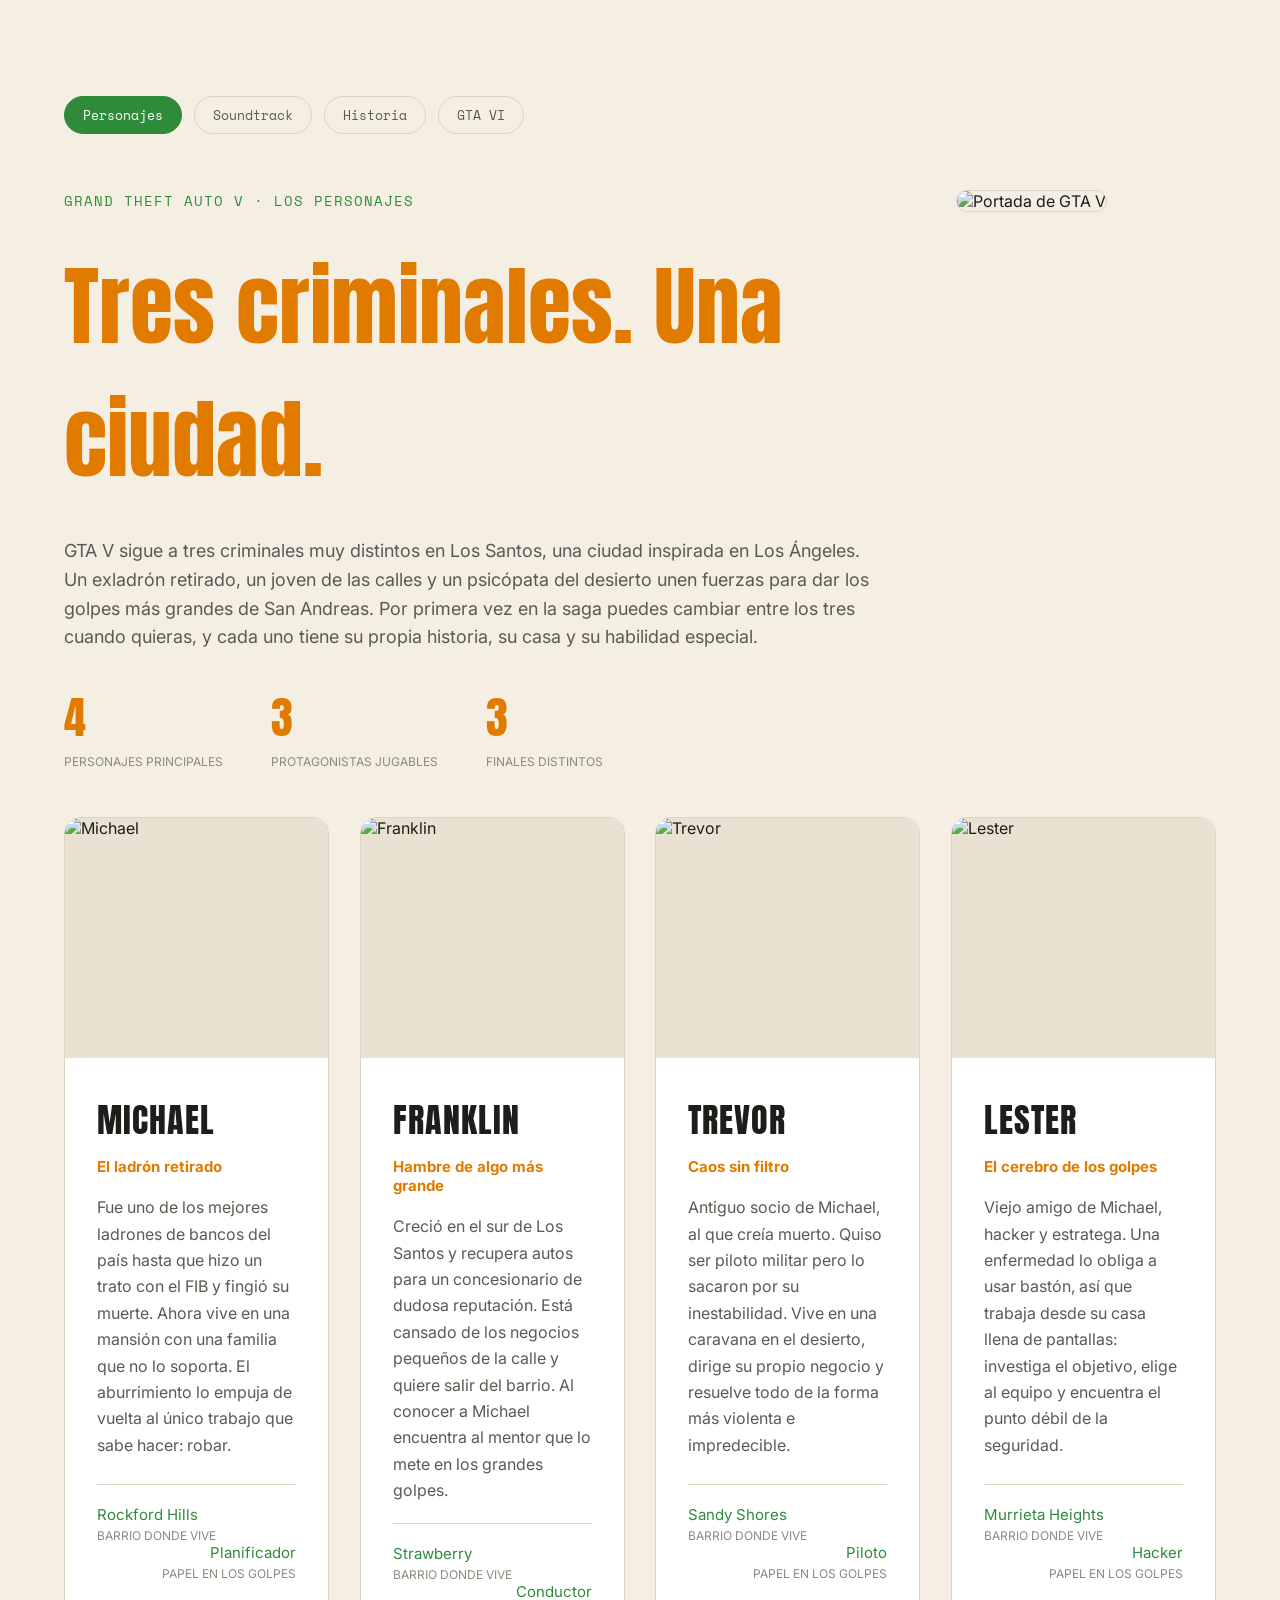
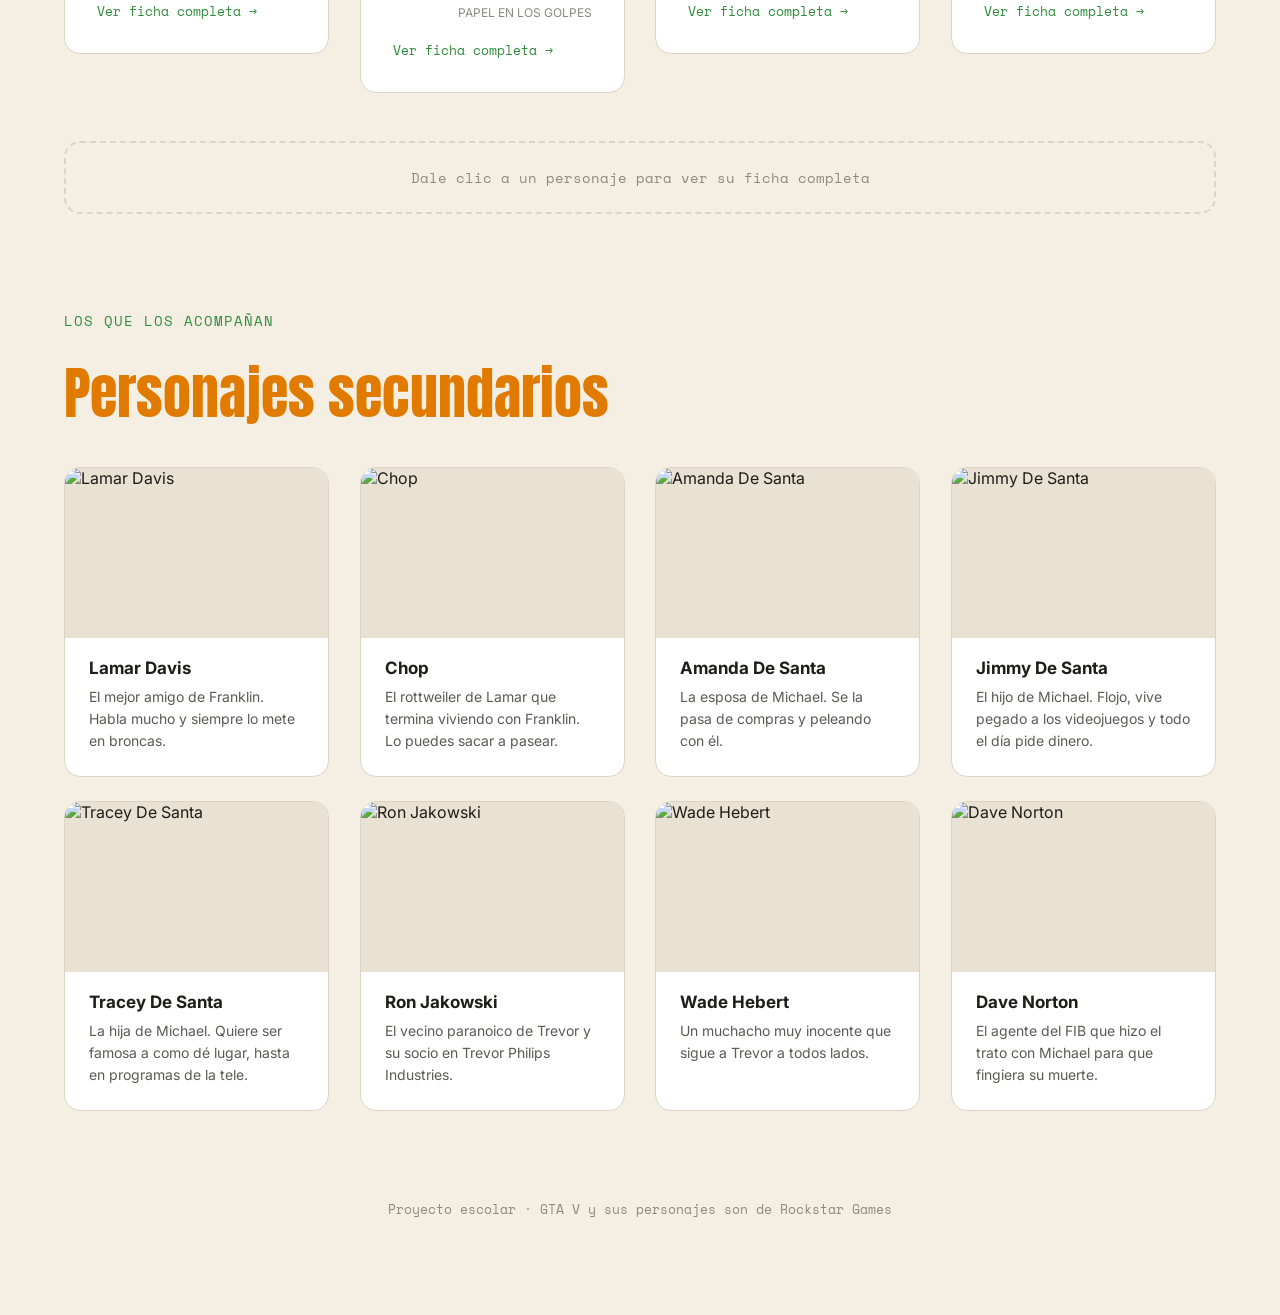
==== commit c2992abb: "Agregue GTA VI al menu de todas las paginas" ====
--- a/index.html
+++ b/index.html
@@ -19,6 +19,8 @@
       <div class="menu">
         <a href="index.html" class="actual">Personajes</a>
         <a href="soundtrack.html">Soundtrack</a>
+        <a href="historia.html">Historia</a>
+        <a href="gtavi.html">GTA VI</a>
       </div>
 
       <!-- lo de arriba: el texto a la izquierda y la portada a la derecha, asi bien acomodadito -->
--- a/style.css
+++ b/style.css
@@ -426,6 +426,61 @@
   line-height: 1.55;
   color: #5b5a52;
   min-height: 66px;
+}
+
+/* ---------- pagina del soundtrack ---------- */
+
+/* el cuadrito de la radio va separado de las estaciones */
+#radio {
+  margin-bottom: 32px;
+  transition: all 0.4s;
+}
+
+/* cuando ya hay una estacion sonando el cuadrito se pone verde y con la raya normal */
+.sonando {
+  border-style: solid;
+  border-color: #2e8b3a;
+  color: #2e8b3a;
+  background-color: #ffffff;
+}
+
+/* las barritas del ecualizador, son spans vacios con alto y color nomas */
+.barra {
+  display: inline-block;
+  width: 4px;
+  height: 14px;
+  margin-right: 3px;
+  background-color: #2e8b3a;
+  animation: brincar 0.6s infinite alternate;
+}
+
+/* les pongo diferente delay pa que no brinquen todas al mismo tiempo */
+.b2 {
+  animation-delay: 0.2s;
+}
+
+.b3 {
+  animation-delay: 0.4s;
+}
+
+/* infinite es que se repite pa siempre y alternate que va de ida y de regreso */
+@keyframes brincar {
+  from { height: 4px; }
+  to { height: 16px; }
+}
+
+/* las estaciones tienen manita porque se les puede picar */
+.estaciones .chico {
+  cursor: pointer;
+}
+
+/* los logos no son fotos de personas entonces con contain se ven completitos sin cortarse */
+/* les puse fondo oscuro como la ruedita de la radio del juego */
+.logo {
+  object-fit: contain;
+  object-position: center;
+  padding: 28px;
+  background-color: #1c1e1a;
 }
 
 .pie {
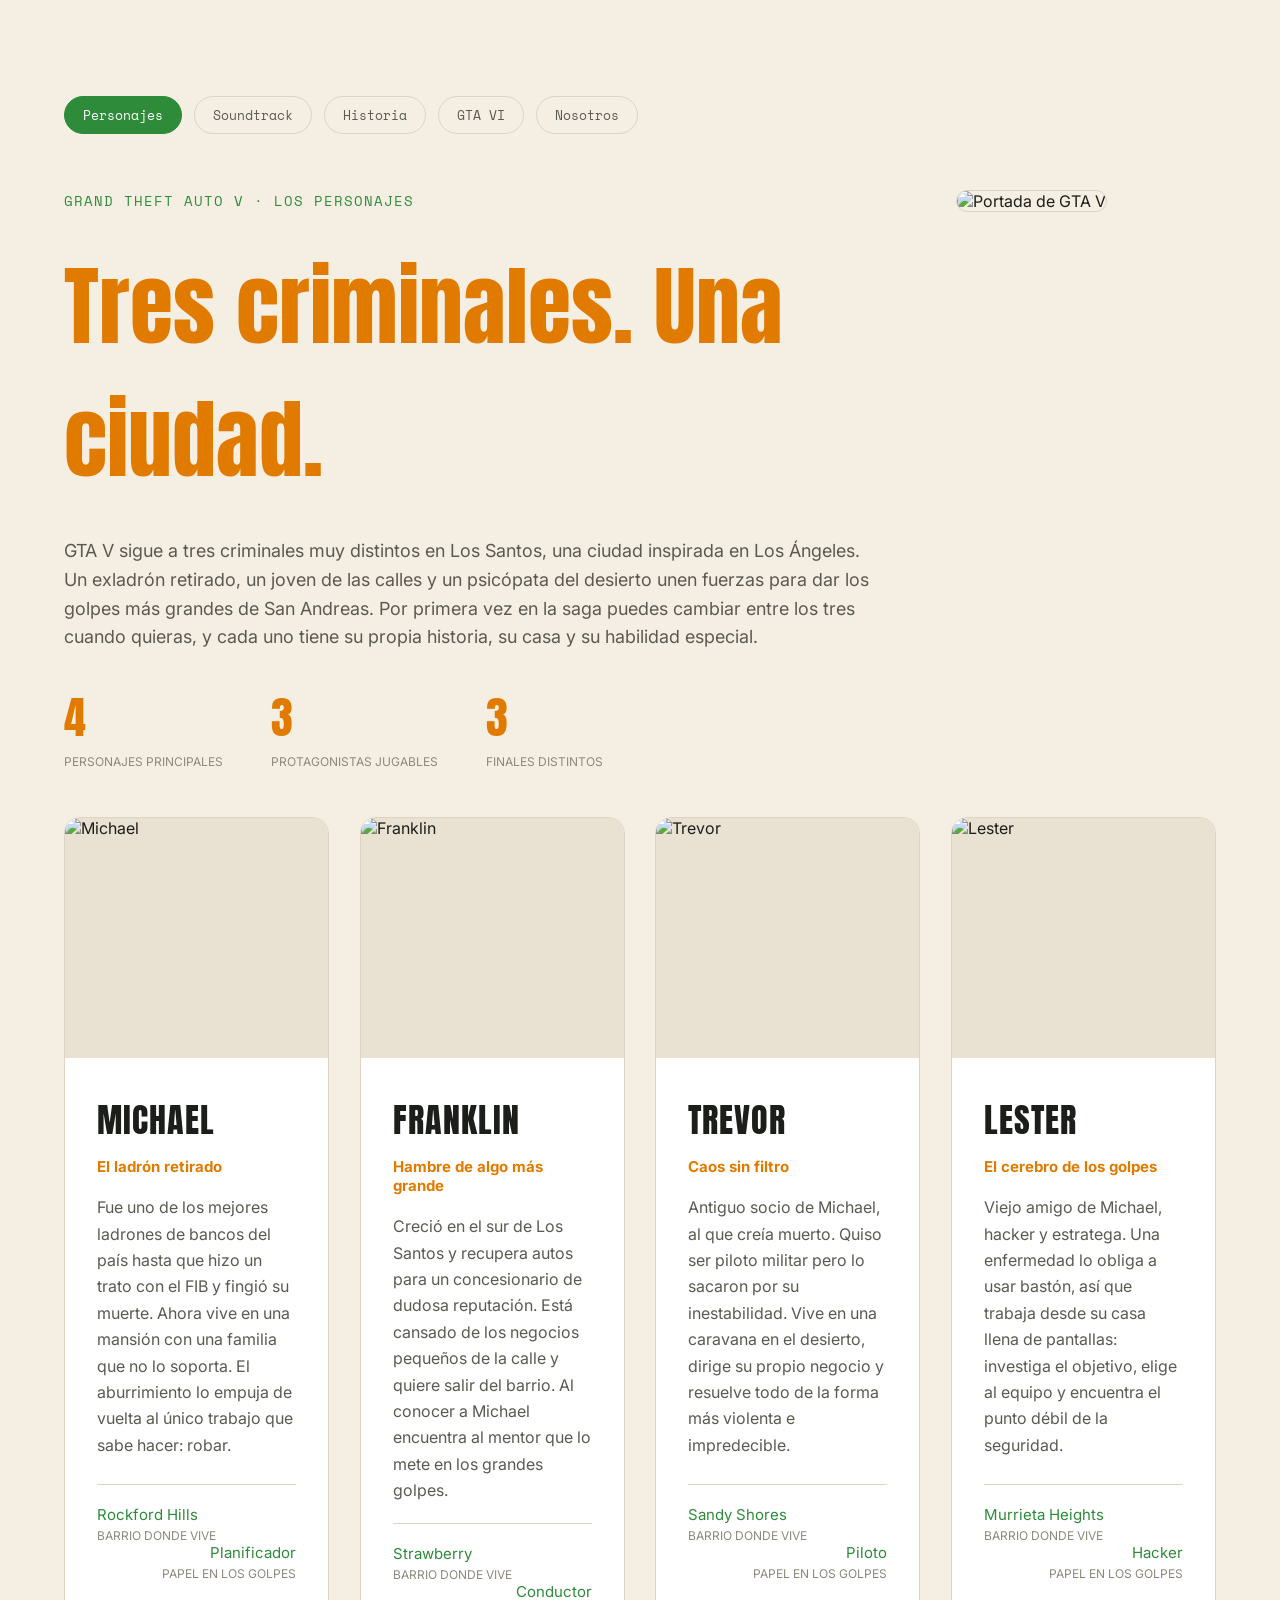
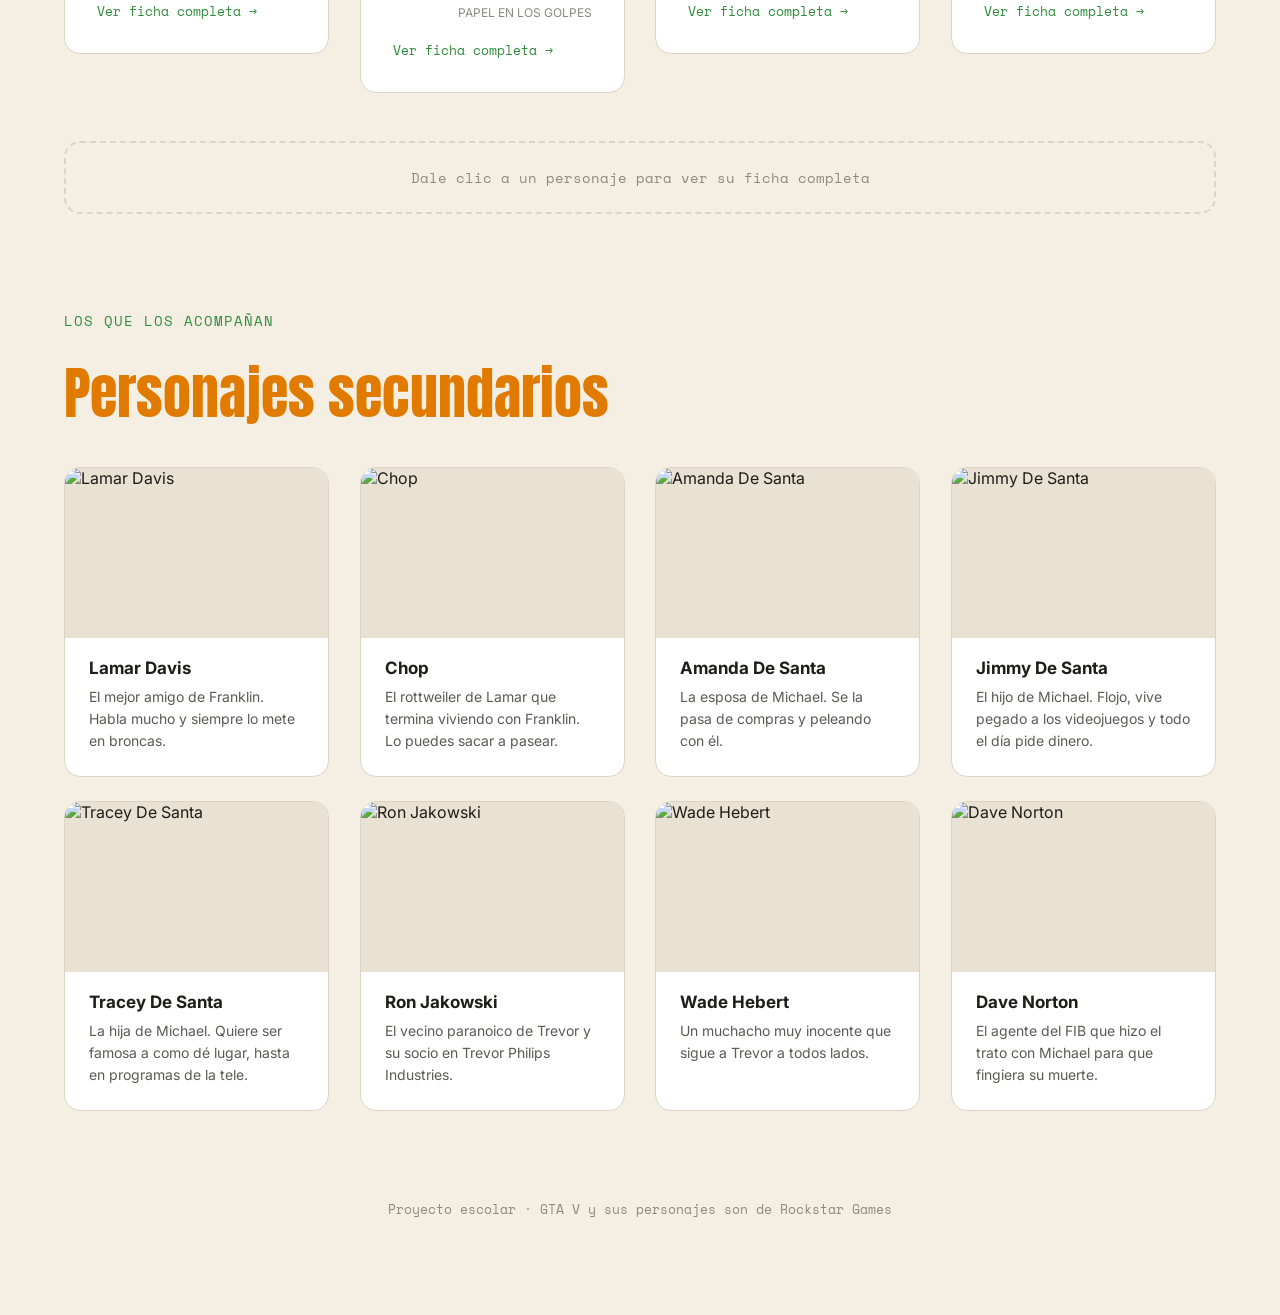
==== commit f15d3263: "agrege pagina de nosotros puse mi insta jaja y algunas mejoras extras" ====
--- a/index.html
+++ b/index.html
@@ -21,6 +21,7 @@
         <a href="soundtrack.html">Soundtrack</a>
         <a href="historia.html">Historia</a>
         <a href="gtavi.html">GTA VI</a>
+        <a href="nosotros.html">Nosotros</a>
       </div>
 
       <!-- lo de arriba: el texto a la izquierda y la portada a la derecha, asi bien acomodadito -->
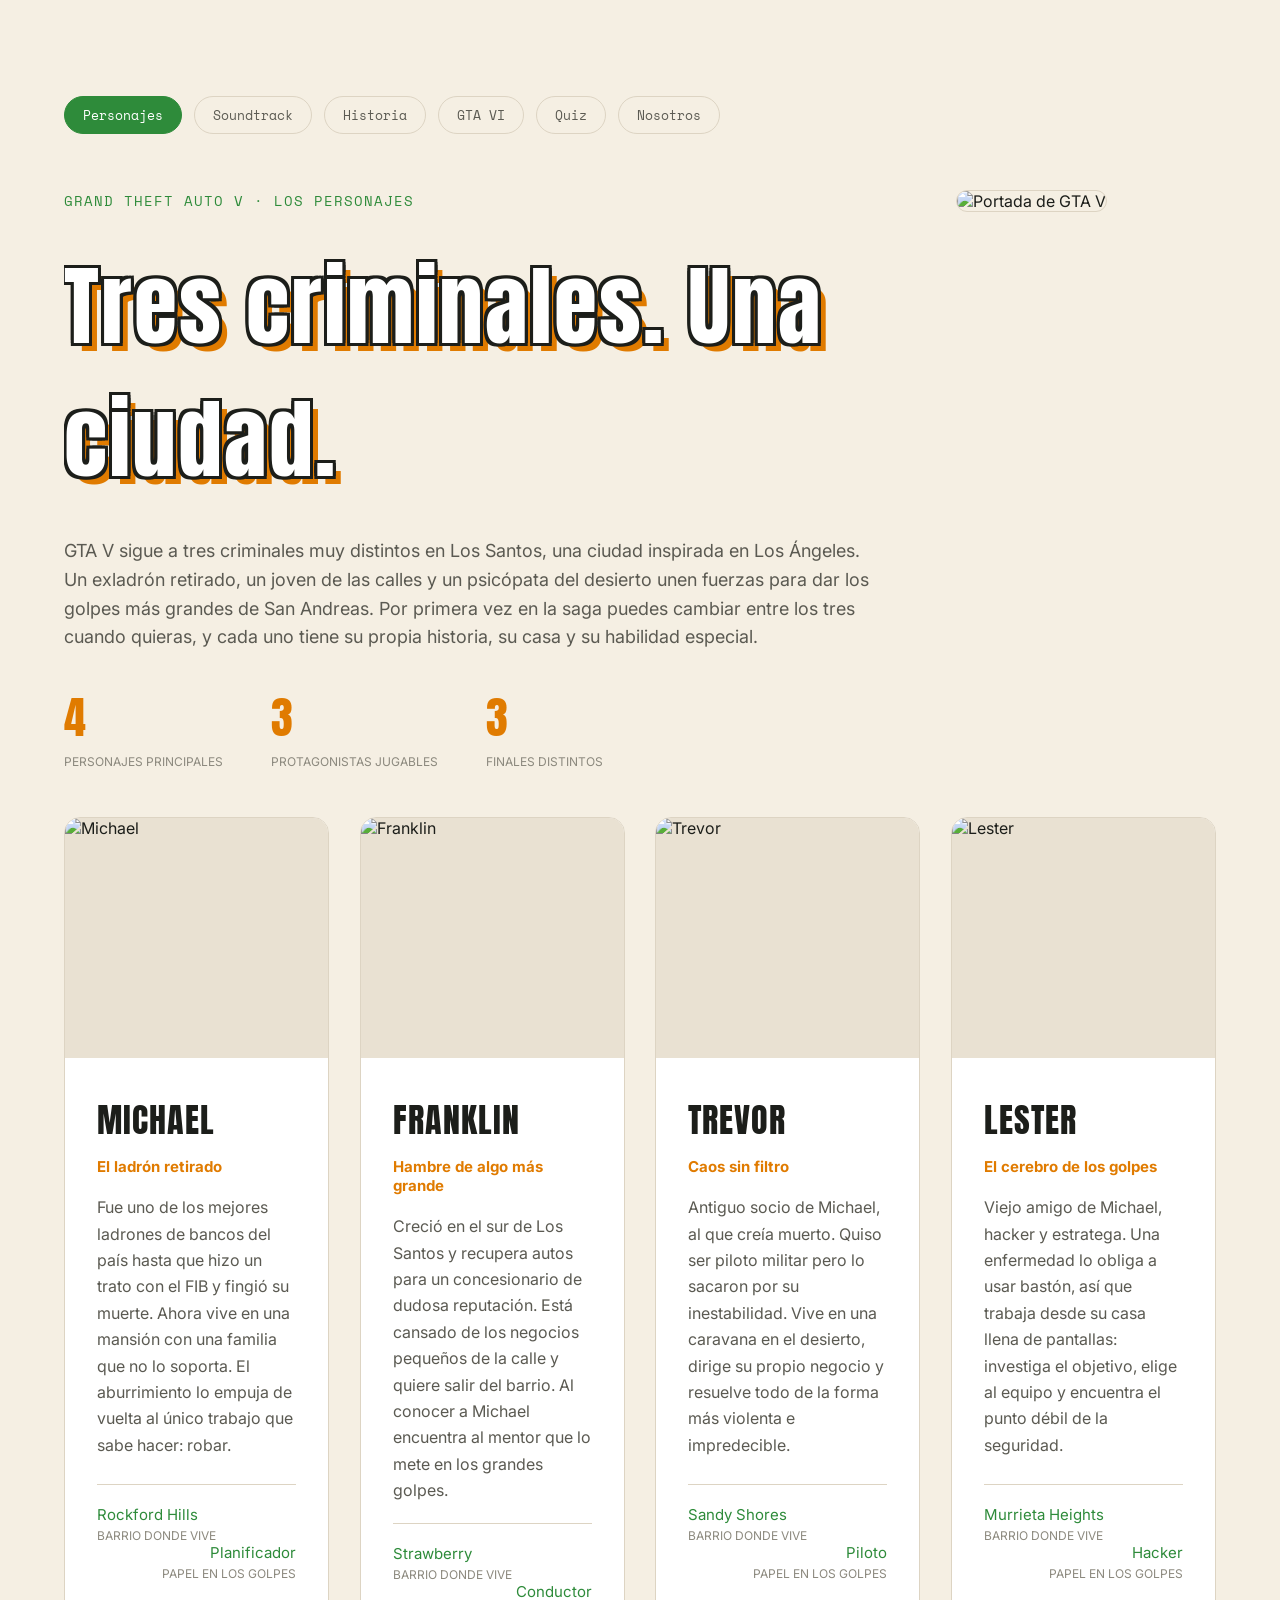
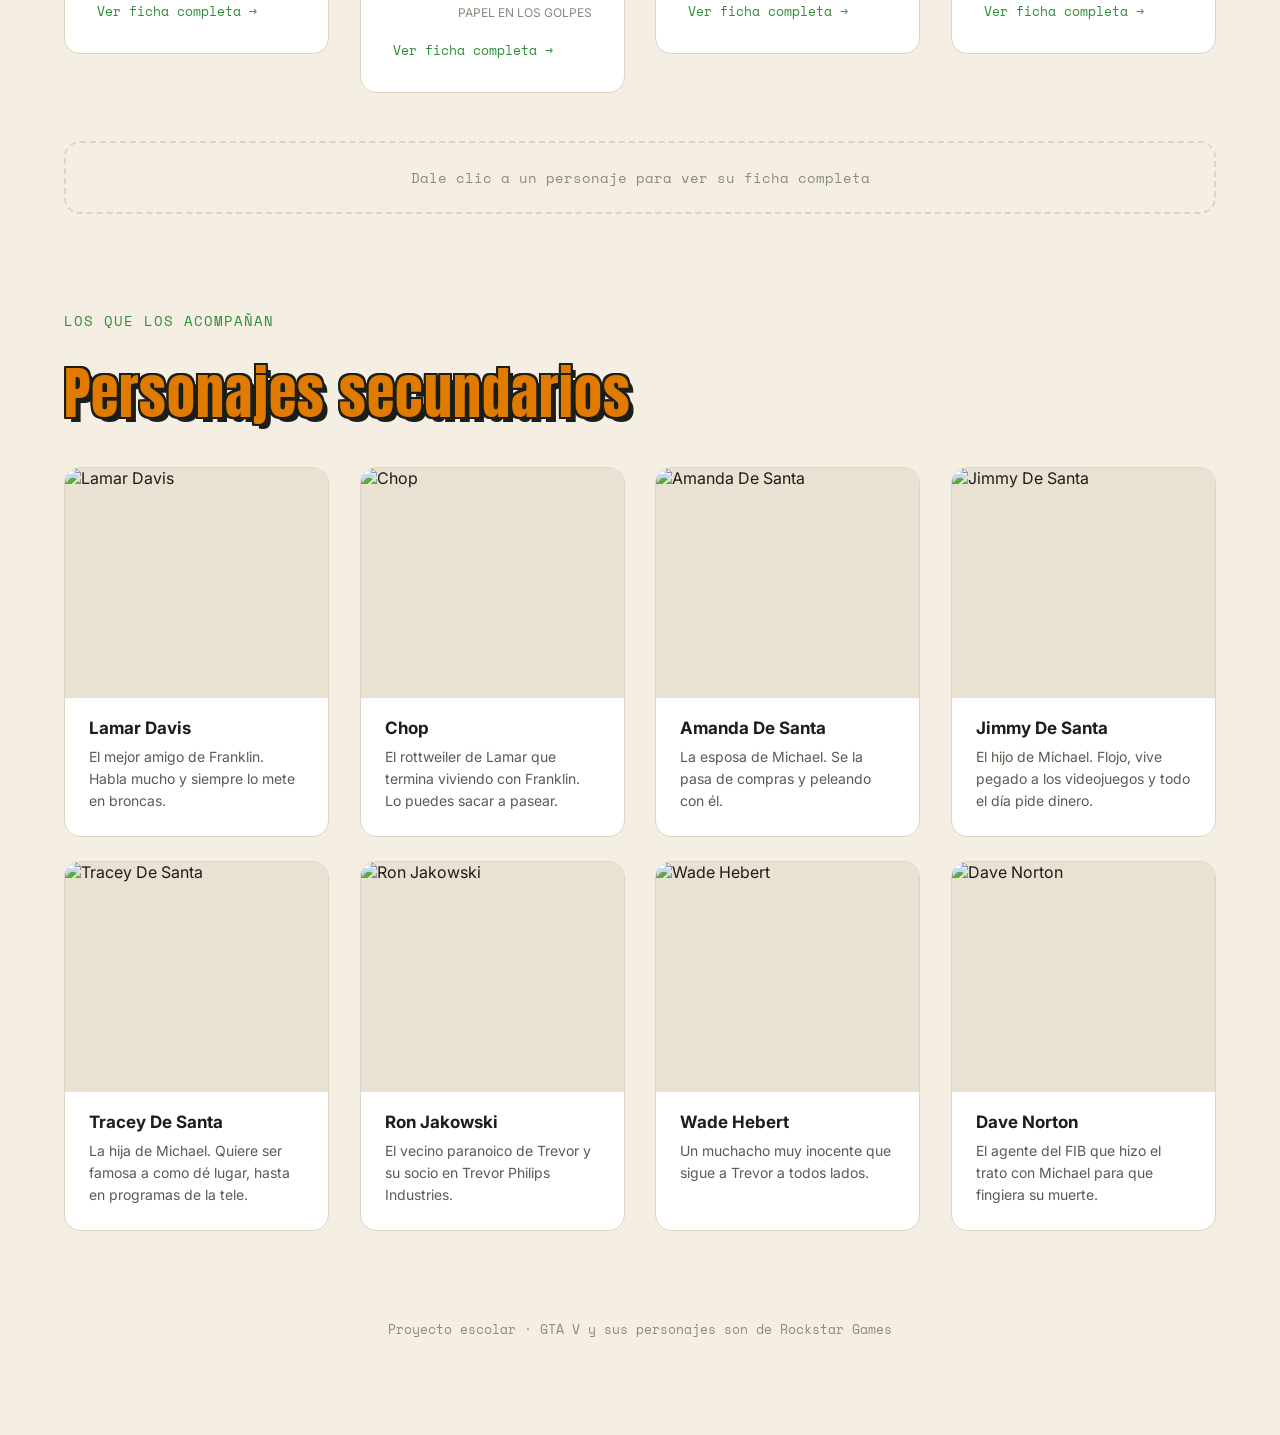
==== commit 79ab1068: "puse un quizz de preguntas sobre el juego" ====
--- a/index.html
+++ b/index.html
@@ -7,6 +7,8 @@
     <title>GTA V · Personajes</title>
     <!-- las letras las saque de google fonts alv, la Anton es la que mas se parece a la del GTA (la neta no es igual pero ahi la lleva) -->
     <link href="https://fonts.googleapis.com/css2?family=Anton&family=Inter:wght@400;500;600&family=Space+Mono&display=swap" rel="stylesheet">
+    <!-- la letra del logo de gta (pricedown), no esta en google fonts entonces la saco de cdnfonts -->
+    <link href="https://fonts.cdnfonts.com/css/pricedown" rel="stylesheet">
     <link rel="stylesheet" href="style.css">
   </head>
 
@@ -21,6 +23,7 @@
         <a href="soundtrack.html">Soundtrack</a>
         <a href="historia.html">Historia</a>
         <a href="gtavi.html">GTA VI</a>
+        <a href="quiz.html">Quiz</a>
         <a href="nosotros.html">Nosotros</a>
       </div>
 
--- a/style.css
+++ b/style.css
@@ -115,12 +115,16 @@
 }
 
 .titulo {
-  font-family: Anton, Impact, sans-serif;
+  font-family: "Pricedown Bl", Anton, Impact, sans-serif;
   font-weight: normal;
   font-size: 88px;
   margin-top: 28px;
   margin-bottom: 32px;
-  color: #e07b00;
+  /* blanco con contorno negro como el logo de gta v, el contorno son 8 sombras de 3px (una pa cada lado) */
+  /* y la ultima sombra naranja va mas lejos pa que se vea como sombra de verdad */
+  color: #ffffff;
+  letter-spacing: 2px;
+  text-shadow: -3px -3px 0px #1c1e1a, 3px -3px 0px #1c1e1a, -3px 3px 0px #1c1e1a, 3px 3px 0px #1c1e1a, 0px -3px 0px #1c1e1a, 0px 3px 0px #1c1e1a, -3px 0px 0px #1c1e1a, 3px 0px 0px #1c1e1a, 8px 8px 0px #e07b00;
 }
 
 .intro {
@@ -319,7 +323,7 @@
 }
 
 .ficha-nombre {
-  font-family: Anton, Impact, sans-serif;
+  font-family: "Pricedown Bl", Anton, Impact, sans-serif;
   font-weight: normal;
   font-size: 40px;
   margin-top: 8px;
@@ -355,12 +359,15 @@
 }
 
 .subtitulo {
-  font-family: Anton, Impact, sans-serif;
+  font-family: "Pricedown Bl", Anton, Impact, sans-serif;
   font-weight: normal;
   font-size: 56px;
   margin-top: 20px;
   margin-bottom: 32px;
+  /* lo mismo que el titulo pero naranja, con contorno mas delgadito y la sombra negra */
   color: #e07b00;
+  letter-spacing: 1px;
+  text-shadow: -2px -2px 0px #1c1e1a, 2px -2px 0px #1c1e1a, -2px 2px 0px #1c1e1a, 2px 2px 0px #1c1e1a, 0px -2px 0px #1c1e1a, 0px 2px 0px #1c1e1a, -2px 0px 0px #1c1e1a, 2px 0px 0px #1c1e1a, 5px 5px 0px #1c1e1a;
 }
 
 .chicos {
@@ -392,14 +399,15 @@
   box-shadow: 0px 12px 30px #f1d5aa;
 }
 
-/* la foto de arriba de cada cajita, las fotos son cuadradas y aqui las corto a 170 de alto */
-/* el center top es pa que corte lo de abajo y no la cara, y el display block quita un huequito feo que deja la img abajo */
+/* la foto de arriba de cada cajita, las fotos son cuadradas y aqui las corto a 230 de alto */
+/* antes estaba en 170 y con center top pero se cortaban las caras a la mitad (sobre todo amanda, tracey y ron) */
+/* el center 35% la baja tantito pa que la cara quede en medio, y el display block quita un huequito feo que deja la img abajo */
 .chico-foto {
   display: block;
   width: 100%;
-  height: 170px;
+  height: 230px;
   object-fit: cover;
-  object-position: center top;
+  object-position: center 35%;
   background-color: #e9e1d2;
   transition: all 0.6s;
 }
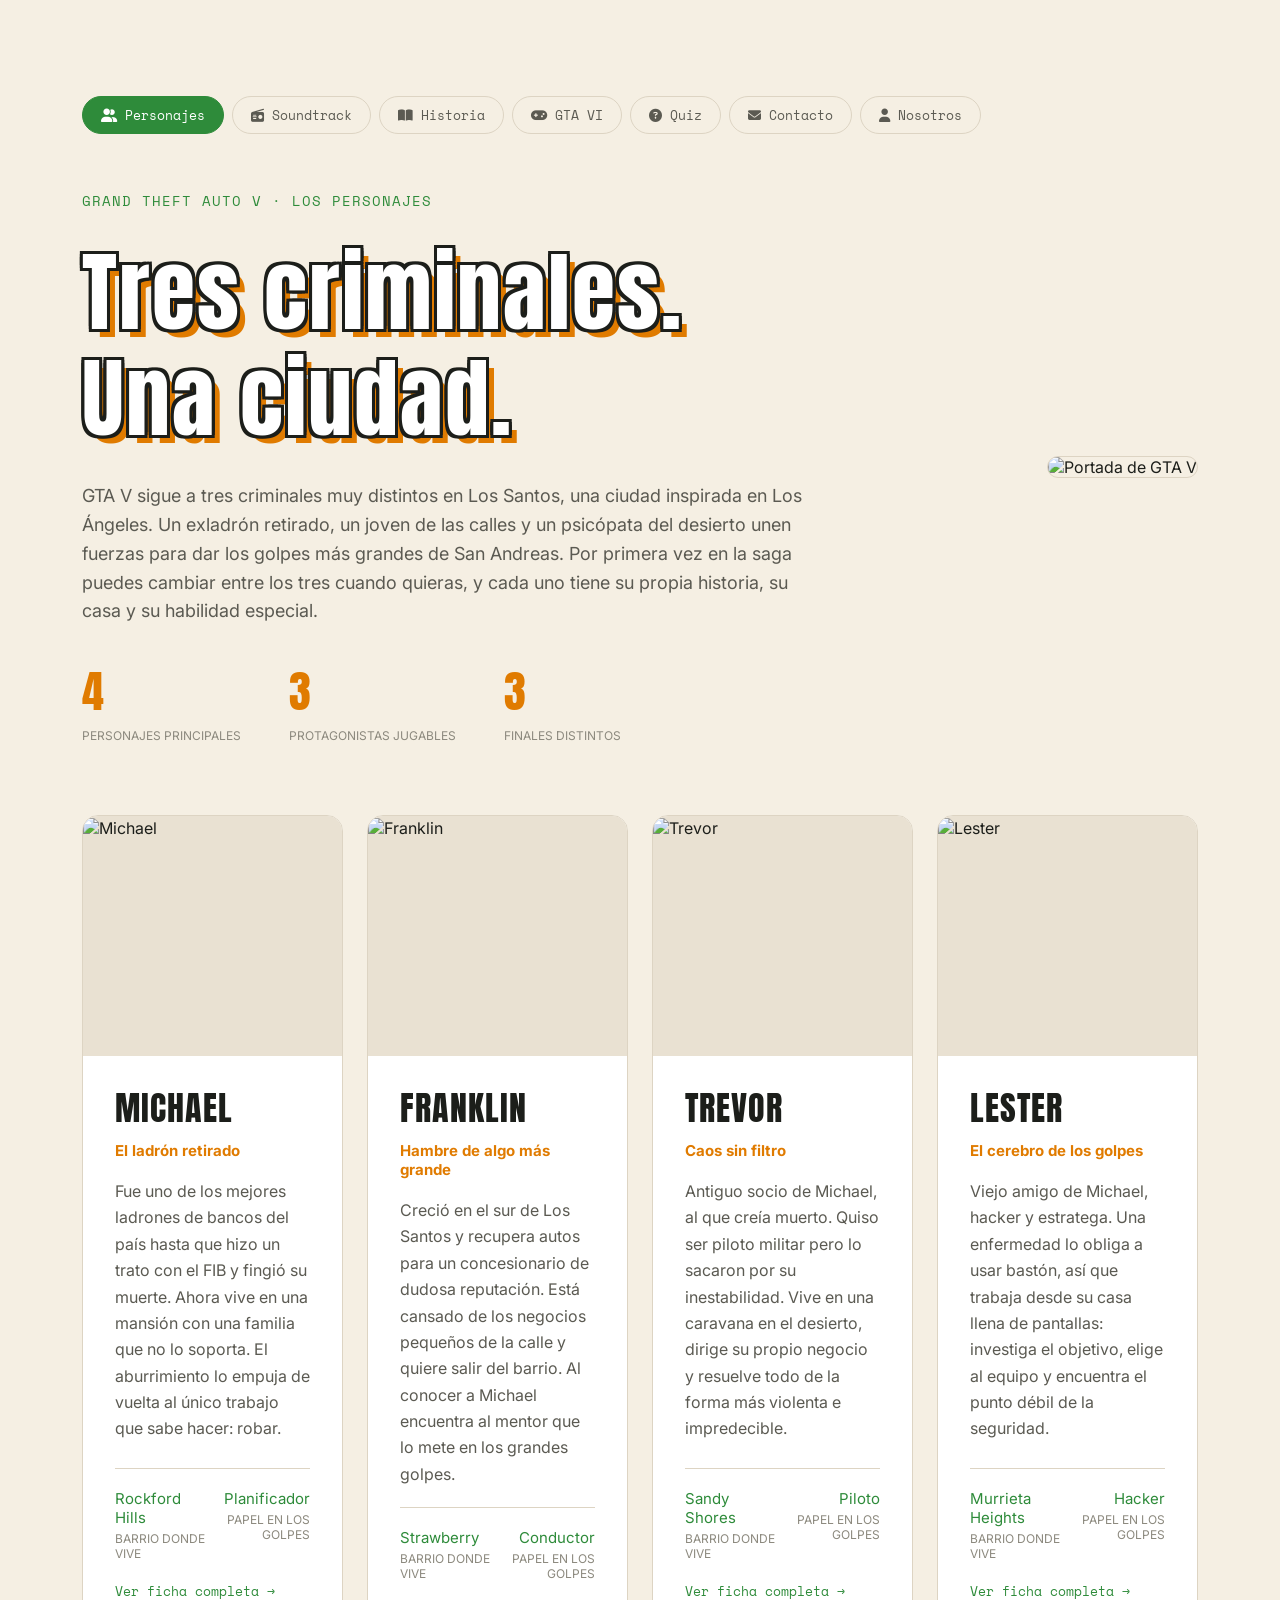
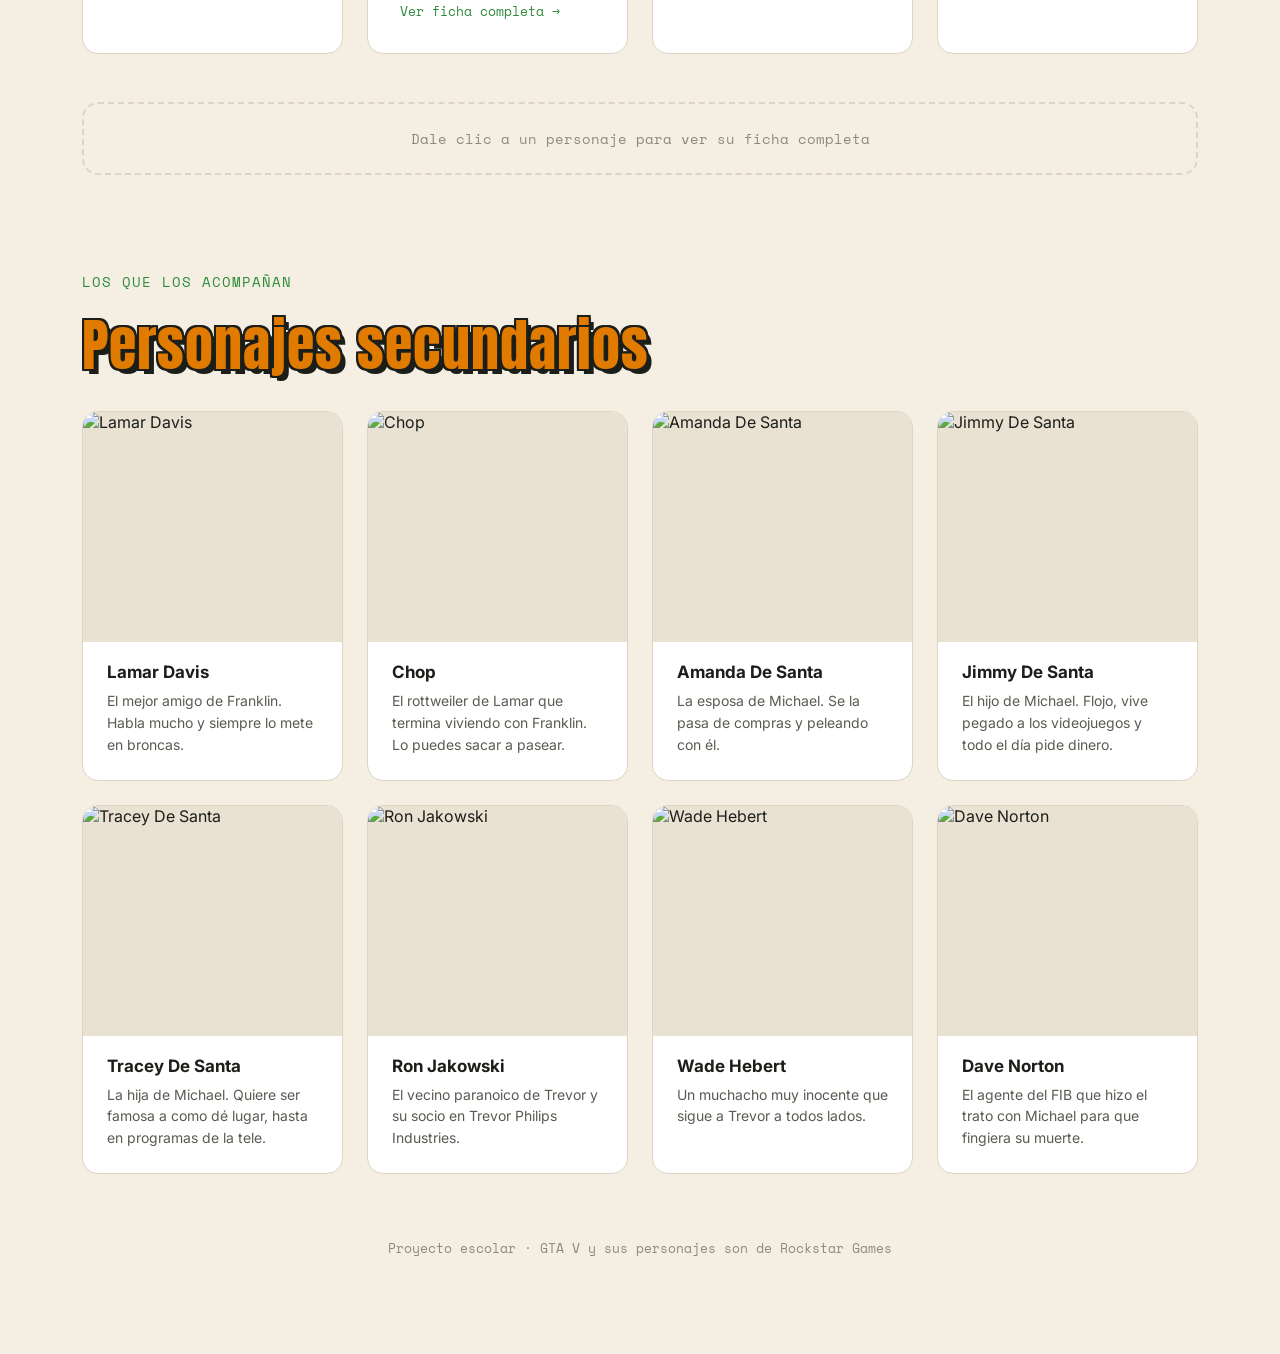
==== commit 4b964d14: "bootstrap y etiquetas semanticas" ====
--- a/index.html
+++ b/index.html
@@ -5,281 +5,334 @@
     <!-- esto es pa que en el cel no se vea todo chiquito y feo, sin esto se ve bien mal we -->
     <meta name="viewport" content="width=device-width, initial-scale=1.0">
     <title>GTA V · Personajes</title>
+    <!-- bootstrap: la libreria que trae la rejilla (container, row, col) pa que todo se acomode solo en cel, tablet y compu -->
+    <link href="https://cdn.jsdelivr.net/npm/bootstrap@5.3.3/dist/css/bootstrap.min.css" rel="stylesheet">
+    <!-- font awesome: los iconitos del menu y los botones -->
+    <link rel="stylesheet" href="https://cdnjs.cloudflare.com/ajax/libs/font-awesome/6.5.2/css/all.min.css">
+    <!-- aos: las animaciones que salen cuando vas bajando la pagina -->
+    <link rel="stylesheet" href="https://unpkg.com/aos@2.3.4/dist/aos.css">
     <!-- las letras las saque de google fonts alv, la Anton es la que mas se parece a la del GTA (la neta no es igual pero ahi la lleva) -->
     <link href="https://fonts.googleapis.com/css2?family=Anton&family=Inter:wght@400;500;600&family=Space+Mono&display=swap" rel="stylesheet">
     <!-- la letra del logo de gta (pricedown), no esta en google fonts entonces la saco de cdnfonts -->
     <link href="https://fonts.cdnfonts.com/css/pricedown" rel="stylesheet">
+    <!-- mi css va hasta el final pa que le gane a bootstrap si chocan -->
     <link rel="stylesheet" href="style.css">
   </head>
 
   <!-- el onload hace que jale iniciar() ya que cargo todo, y el onscroll corre revisarScroll() cada vez que le bajas a la pagina, bien chido -->
   <body onload="iniciar()" onscroll="revisarScroll()">
-    <div class="contenedor">
-
-      <!-- el menu de arriba pa brincar entre paginas, el href es a que archivo te manda -->
-      <!-- la clase actual es nomas pa pintar de naranja la pagina en la que estas -->
-      <div class="menu">
-        <a href="index.html" class="actual">Personajes</a>
-        <a href="soundtrack.html">Soundtrack</a>
-        <a href="historia.html">Historia</a>
-        <a href="gtavi.html">GTA VI</a>
-        <a href="quiz.html">Quiz</a>
-        <a href="nosotros.html">Nosotros</a>
-      </div>
-
-      <!-- lo de arriba: el texto a la izquierda y la portada a la derecha, asi bien acomodadito -->
-      <div id="arriba">
-        <div id="izquierda">
-          <p class="eyebrow">GRAND THEFT AUTO V · LOS PERSONAJES</p>
-          <h1 class="titulo">Tres criminales. Una ciudad.</h1>
-          <p class="intro">GTA V sigue a tres criminales muy distintos en Los Santos, una ciudad inspirada en Los Ángeles. Un exladrón retirado, un joven de las calles y un psicópata del desierto unen fuerzas para dar los golpes más grandes de San Andreas. Por primera vez en la saga puedes cambiar entre los tres cuando quieras, y cada uno tiene su propia historia, su casa y su habilidad especial.</p>
-
-          <!-- los numeritos de abajo del texto, son 3 cajitas una al lado de la otra -->
-          <div class="numeros">
-            <div class="numero">
-              <p class="cifra">4</p>
-              <p class="etiqueta">PERSONAJES PRINCIPALES</p>
-            </div>
-            <div class="numero">
-              <p class="cifra">3</p>
-              <p class="etiqueta">PROTAGONISTAS JUGABLES</p>
-            </div>
-            <div class="numero">
-              <p class="cifra">3</p>
-              <p class="etiqueta">FINALES DISTINTOS</p>
-            </div>
-          </div>
-        </div>
-        <div id="derecha">
-          <!-- OJO we: el referrerpolicy="no-referrer" es pa que la wiki no bloquee la imagen, si se lo quitas ya no sale nada, me tarde un buen en averiguar eso -->
-          <img src="https://static.wikia.nocookie.net/gtawiki/images/7/76/CoverArt-GTAV.png/revision/latest?cb=20250708181846" alt="Portada de GTA V" id="portada" referrerpolicy="no-referrer">
-        </div>
-      </div>
-
-      <div class="tarjetas">
-
-        <!-- la de michael. el numerito de seleccionar(1) es pa que el js sepa a cual tarjeta le picaste -->
-        <div class="tarjeta" id="tarjeta1" onclick="seleccionar(1)">
-          <div class="foto">
-            <img src="https://static.wikia.nocookie.net/gtawiki/images/2/2f/Artwork-MichaelDeSanta-GTAV.jpg/revision/latest/scale-to-width-down/800?cb=20130513172502" alt="Michael" referrerpolicy="no-referrer">
-          </div>
-          <div class="info">
-            <h2 class="nombre">MICHAEL</h2>
-            <p class="lema">El ladrón retirado</p>
-            <p class="texto">Fue uno de los mejores ladrones de bancos del país hasta que hizo un trato con el FIB y fingió su muerte. Ahora vive en una mansión con una familia que no lo soporta. El aburrimiento lo empuja de vuelta al único trabajo que sabe hacer: robar.</p>
-            <div class="datos">
-              <div>
-                <p class="valor">Rockford Hills</p>
-                <p class="etiqueta">BARRIO DONDE VIVE</p>
-              </div>
-              <!-- la class derecha es nomas pa mandar el texto a la derecha, no tiene nada que ver con el id derecha de arriba, les puse igual sin querer jaja pero ya ni modo -->
-              <div class="derecha">
-                <p class="valor">Planificador</p>
-                <p class="etiqueta">PAPEL EN LOS GOLPES</p>
-              </div>
-            </div>
-            <p class="ver-mas">Ver ficha completa →</p>
-          </div>
-        </div>
-
-        <!-- franklin, el compa -->
-        <div class="tarjeta" id="tarjeta2" onclick="seleccionar(2)">
-          <div class="foto">
-            <img src="https://static.wikia.nocookie.net/gtawiki/images/f/f9/Artwork-FranklinClinton-GTAV.jpg/revision/latest/scale-to-width-down/800?cb=20130513172527" alt="Franklin" referrerpolicy="no-referrer">
-          </div>
-          <div class="info">
-            <h2 class="nombre">FRANKLIN</h2>
-            <p class="lema">Hambre de algo más grande</p>
-            <p class="texto">Creció en el sur de Los Santos y recupera autos para un concesionario de dudosa reputación. Está cansado de los negocios pequeños de la calle y quiere salir del barrio. Al conocer a Michael encuentra al mentor que lo mete en los grandes golpes.</p>
-            <div class="datos">
-              <div>
-                <p class="valor">Strawberry</p>
-                <p class="etiqueta">BARRIO DONDE VIVE</p>
-              </div>
-              <div class="derecha">
-                <p class="valor">Conductor</p>
-                <p class="etiqueta">PAPEL EN LOS GOLPES</p>
-              </div>
-            </div>
-            <p class="ver-mas">Ver ficha completa →</p>
-          </div>
-        </div>
-
-        <!-- trevor, el loco -->
-        <div class="tarjeta" id="tarjeta3" onclick="seleccionar(3)">
-          <div class="foto">
-            <img src="https://static.wikia.nocookie.net/gtawiki/images/8/89/Artwork-TrevorPhilips-GTAV.jpg/revision/latest/scale-to-width-down/800?cb=20130513172552" alt="Trevor" referrerpolicy="no-referrer">
-          </div>
-          <div class="info">
-            <h2 class="nombre">TREVOR</h2>
-            <p class="lema">Caos sin filtro</p>
-            <p class="texto">Antiguo socio de Michael, al que creía muerto. Quiso ser piloto militar pero lo sacaron por su inestabilidad. Vive en una caravana en el desierto, dirige su propio negocio y resuelve todo de la forma más violenta e impredecible.</p>
-            <div class="datos">
-              <div>
-                <p class="valor">Sandy Shores</p>
-                <p class="etiqueta">BARRIO DONDE VIVE</p>
-              </div>
-              <div class="derecha">
-                <p class="valor">Piloto</p>
-                <p class="etiqueta">PAPEL EN LOS GOLPES</p>
-              </div>
-            </div>
-            <p class="ver-mas">Ver ficha completa →</p>
-          </div>
-        </div>
-
-        <!-- lester, a este no lo puedes jugar pero sin el no hay golpes, es el cerebrito -->
-        <div class="tarjeta" id="tarjeta4" onclick="seleccionar(4)">
-          <div class="foto">
-            <img src="https://static.wikia.nocookie.net/gtawiki/images/b/b5/Artwork-Lester-GTAV.jpg/revision/latest/scale-to-width-down/800?cb=20130906154759" alt="Lester" referrerpolicy="no-referrer">
-          </div>
-          <div class="info">
-            <h2 class="nombre">LESTER</h2>
-            <p class="lema">El cerebro de los golpes</p>
-            <p class="texto">Viejo amigo de Michael, hacker y estratega. Una enfermedad lo obliga a usar bastón, así que trabaja desde su casa llena de pantallas: investiga el objetivo, elige al equipo y encuentra el punto débil de la seguridad.</p>
-            <div class="datos">
-              <div>
-                <p class="valor">Murrieta Heights</p>
-                <p class="etiqueta">BARRIO DONDE VIVE</p>
-              </div>
-              <div class="derecha">
-                <p class="valor">Hacker</p>
-                <p class="etiqueta">PAPEL EN LOS GOLPES</p>
-              </div>
-            </div>
-            <p class="ver-mas">Ver ficha completa →</p>
-          </div>
-        </div>
-
-      </div>
-
-      <!-- aqui salen las fichas, solo se ve una a la vez (la de la tarjeta que le picaste), el js las prende y las apaga -->
-      <div id="fichas">
-        <p class="pista" id="pista">Dale clic a un personaje para ver su ficha completa</p>
-
-        <div class="ficha" id="ficha1">
-          <p class="eyebrow">FICHA DEL PERSONAJE</p>
-          <h3 class="ficha-nombre">Michael De Santa</h3>
-          <ul class="lista">
-            <li><b>Nombre real:</b> Michael Townley. Se cambió el nombre cuando hizo el trato con el FIB.</li>
-            <li><b>Familia:</b> su esposa Amanda y sus hijos Jimmy y Tracey.</li>
-            <li><b>Habilidad especial:</b> el tiempo se hace lento cuando apunta, así dispara con más precisión.</li>
-            <li><b>Su carro:</b> un Obey Tailgater, un sedán negro.</li>
-            <li><b>Dato curioso:</b> le encantan las películas viejas y va a terapia con el Dr. Friedlander.</li>
-          </ul>
-        </div>
-
-        <div class="ficha" id="ficha2">
-          <p class="eyebrow">FICHA DEL PERSONAJE</p>
-          <h3 class="ficha-nombre">Franklin Clinton</h3>
-          <ul class="lista">
-            <li><b>Dónde empieza:</b> vive con su tía Denise en Forum Drive, en Strawberry.</li>
-            <li><b>Sus compas:</b> su mejor amigo Lamar Davis y Chop, el perro que termina cuidando.</li>
-            <li><b>Habilidad especial:</b> el tiempo se hace lento cuando maneja, para esquivar todo a toda velocidad.</li>
-            <li><b>Su carro:</b> un Bravado Buffalo S.</li>
-            <li><b>Dato curioso:</b> a mitad de la historia se muda a una mansión en Vinewood Hills.</li>
-          </ul>
-        </div>
-
-        <div class="ficha" id="ficha3">
-          <p class="eyebrow">FICHA DEL PERSONAJE</p>
-          <h3 class="ficha-nombre">Trevor Philips</h3>
-          <ul class="lista">
-            <li><b>De dónde es:</b> nació en Canadá.</li>
-            <li><b>Su negocio:</b> Trevor Philips Industries, que maneja con Ron y Wade.</li>
-            <li><b>Habilidad especial:</b> modo furia, hace más daño y recibe menos.</li>
-            <li><b>Su carro:</b> una Canis Bodhi, una pick-up para el desierto.</li>
-            <li><b>Dato curioso:</b> lo entrenaron como piloto en el ejército, pero lo sacaron por una evaluación psicológica.</li>
-          </ul>
-        </div>
-
-        <div class="ficha" id="ficha4">
-          <p class="eyebrow">FICHA DEL PERSONAJE</p>
-          <h3 class="ficha-nombre">Lester Crest</h3>
-          <ul class="lista">
-            <li><b>Qué hace:</b> planea los golpes, investiga a los objetivos y consigue al equipo.</li>
-            <li><b>Su relación con Michael:</b> se conocen desde los golpes que Michael hacía antes de "morir".</li>
-            <li><b>¿Se puede jugar?:</b> no, pero aparece en todas las misiones importantes.</li>
-            <li><b>Dónde trabaja:</b> desde su casa en Murrieta Heights, llena de computadoras.</li>
-            <li><b>Dato curioso:</b> también te da trabajos en GTA Online.</li>
-          </ul>
-        </div>
-      </div>
-
-      <!-- los personajes secundarios, empiezan escondidos y salen cuando bajas, igual que las tarjetas -->
-      <div class="secundarios" id="secundarios">
-        <p class="eyebrow">LOS QUE LOS ACOMPAÑAN</p>
-        <h2 class="subtitulo">Personajes secundarios</h2>
-
-        <!-- las fotos tambien son de la wiki, por eso llevan el referrerpolicy igual que las de arriba -->
-        <div class="chicos">
-          <div class="chico">
-            <img class="chico-foto" src="https://static.wikia.nocookie.net/gtawiki/images/f/fa/LamarDavis-GTAVee.png/revision/latest/scale-to-width-down/400?cb=20230516164113" alt="Lamar Davis" referrerpolicy="no-referrer">
-            <div class="chico-info">
-              <p class="chico-nombre">Lamar Davis</p>
-              <p class="chico-texto">El mejor amigo de Franklin. Habla mucho y siempre lo mete en broncas.</p>
-            </div>
-          </div>
-          <div class="chico">
-            <img class="chico-foto" src="https://static.wikia.nocookie.net/gtawiki/images/2/20/Chop-GTAV.png/revision/latest/scale-to-width-down/400?cb=20260926162132" alt="Chop" referrerpolicy="no-referrer">
-            <div class="chico-info">
-              <p class="chico-nombre">Chop</p>
-              <p class="chico-texto">El rottweiler de Lamar que termina viviendo con Franklin. Lo puedes sacar a pasear.</p>
-            </div>
-          </div>
-          <div class="chico">
-            <img class="chico-foto" src="https://static.wikia.nocookie.net/gtawiki/images/2/2c/Amanda-GTAV.png/revision/latest/scale-to-width-down/400?cb=20230116193831" alt="Amanda De Santa" referrerpolicy="no-referrer">
-            <div class="chico-info">
-              <p class="chico-nombre">Amanda De Santa</p>
-              <p class="chico-texto">La esposa de Michael. Se la pasa de compras y peleando con él.</p>
-            </div>
-          </div>
-          <!-- a la cuarta le puse la clase ultimo pa quitarle el margen, igual que la tarjeta 4 -->
-          <div class="chico ultimo">
-            <img class="chico-foto" src="https://static.wikia.nocookie.net/gtawiki/images/e/ea/JimmyDeSanta-GTAVee.png/revision/latest/scale-to-width-down/400?cb=20220322175044" alt="Jimmy De Santa" referrerpolicy="no-referrer">
-            <div class="chico-info">
-              <p class="chico-nombre">Jimmy De Santa</p>
-              <p class="chico-texto">El hijo de Michael. Flojo, vive pegado a los videojuegos y todo el día pide dinero.</p>
-            </div>
-          </div>
-          <div class="chico">
-            <img class="chico-foto" src="https://static.wikia.nocookie.net/gtawiki/images/d/d2/TraceyDeSanta-GTAVee.png/revision/latest/scale-to-width-down/400?cb=20220322175113" alt="Tracey De Santa" referrerpolicy="no-referrer">
-            <div class="chico-info">
-              <p class="chico-nombre">Tracey De Santa</p>
-              <p class="chico-texto">La hija de Michael. Quiere ser famosa a como dé lugar, hasta en programas de la tele.</p>
-            </div>
-          </div>
-          <div class="chico">
-            <img class="chico-foto" src="https://static.wikia.nocookie.net/gtawiki/images/6/68/RonJakowski-GTAVee.png/revision/latest/scale-to-width-down/400?cb=20220321182652" alt="Ron Jakowski" referrerpolicy="no-referrer">
-            <div class="chico-info">
-              <p class="chico-nombre">Ron Jakowski</p>
-              <p class="chico-texto">El vecino paranoico de Trevor y su socio en Trevor Philips Industries.</p>
-            </div>
-          </div>
-          <div class="chico">
-            <img class="chico-foto" src="https://static.wikia.nocookie.net/gtawiki/images/5/53/WadeHebert-GTAV-Portrait.png/revision/latest/scale-to-width-down/400?cb=20210903102957" alt="Wade Hebert" referrerpolicy="no-referrer">
-            <div class="chico-info">
-              <p class="chico-nombre">Wade Hebert</p>
-              <p class="chico-texto">Un muchacho muy inocente que sigue a Trevor a todos lados.</p>
-            </div>
-          </div>
-          <div class="chico ultimo">
-            <img class="chico-foto" src="https://static.wikia.nocookie.net/gtawiki/images/a/af/DaveNorton-GTAVee.png/revision/latest/scale-to-width-down/400?cb=20220322175028" alt="Dave Norton" referrerpolicy="no-referrer">
-            <div class="chico-info">
-              <p class="chico-nombre">Dave Norton</p>
-              <p class="chico-texto">El agente del FIB que hizo el trato con Michael para que fingiera su muerte.</p>
-            </div>
-          </div>
-        </div>
-      </div>
-
-      <p class="pie">Proyecto escolar · GTA V y sus personajes son de Rockstar Games</p>
+    <!-- container es la clase de bootstrap que centra todo y cambia de ancho segun la pantalla -->
+    <div class="container contenedor">
+
+      <!-- header es la parte de arriba de la pagina y nav es el menu pa brincar entre paginas -->
+      <!-- d-flex flex-wrap gap-2 son de bootstrap: pone los links en fila, los baja si no caben y les deja espacio -->
+      <!-- la clase actual es nomas pa pintar de verde la pagina en la que estas -->
+      <header>
+        <nav class="menu d-flex flex-wrap gap-2">
+          <a href="index.html" class="actual"><i class="fa-solid fa-user-group"></i> Personajes</a>
+          <a href="soundtrack.html"><i class="fa-solid fa-radio"></i> Soundtrack</a>
+          <a href="historia.html"><i class="fa-solid fa-book-open"></i> Historia</a>
+          <a href="gtavi.html"><i class="fa-solid fa-gamepad"></i> GTA VI</a>
+          <a href="quiz.html"><i class="fa-solid fa-circle-question"></i> Quiz</a>
+          <a href="contacto.html"><i class="fa-solid fa-envelope"></i> Contacto</a>
+          <a href="nosotros.html"><i class="fa-solid fa-user"></i> Nosotros</a>
+        </nav>
+      </header>
+
+      <!-- main es el contenido principal, todo lo que no es menu ni pie de pagina -->
+      <main>
+
+        <!-- lo de arriba: el texto a la izquierda y la portada a la derecha -->
+        <!-- row y col son la rejilla de bootstrap: en cel (col-12) ocupa todo, en compu grande (col-lg-8 y col-lg-4) se reparten 8 y 4 de 12 -->
+        <section id="arriba" class="row align-items-center g-4">
+          <div id="izquierda" class="col-12 col-lg-8">
+            <p class="eyebrow">GRAND THEFT AUTO V · LOS PERSONAJES</p>
+            <h1 class="titulo">Tres criminales. Una ciudad.</h1>
+            <p class="intro">GTA V sigue a tres criminales muy distintos en Los Santos, una ciudad inspirada en Los Ángeles. Un exladrón retirado, un joven de las calles y un psicópata del desierto unen fuerzas para dar los golpes más grandes de San Andreas. Por primera vez en la saga puedes cambiar entre los tres cuando quieras, y cada uno tiene su propia historia, su casa y su habilidad especial.</p>
+
+            <!-- los numeritos de abajo del texto, d-flex los pone en fila y flex-wrap los baja si no caben -->
+            <div class="numeros d-flex flex-wrap gap-5">
+              <div class="numero">
+                <p class="cifra">4</p>
+                <p class="etiqueta">PERSONAJES PRINCIPALES</p>
+              </div>
+              <div class="numero">
+                <p class="cifra">3</p>
+                <p class="etiqueta">PROTAGONISTAS JUGABLES</p>
+              </div>
+              <div class="numero">
+                <p class="cifra">3</p>
+                <p class="etiqueta">FINALES DISTINTOS</p>
+              </div>
+            </div>
+          </div>
+          <!-- text-lg-end manda la portada a la derecha nomas en compu, en el cel se queda a la izquierda -->
+          <div id="derecha" class="col-12 col-lg-4 text-lg-end">
+            <!-- OJO we: el referrerpolicy="no-referrer" es pa que la wiki no bloquee la imagen, si se lo quitas ya no sale nada, me tarde un buen en averiguar eso -->
+            <img src="https://static.wikia.nocookie.net/gtawiki/images/7/76/CoverArt-GTAV.png/revision/latest?cb=20250708181846" alt="Portada de GTA V" id="portada" referrerpolicy="no-referrer">
+          </div>
+        </section>
+
+        <!-- las 4 tarjetas: en cel 1 por fila (col-12), en tablet 2 (col-md-6) y en compu 4 (col-lg-3) -->
+        <!-- el g-4 es el espacio entre tarjetas, antes lo hacia con margenes y calculadora jaja -->
+        <section class="tarjetas row g-4">
+
+          <!-- la de michael. el numerito de seleccionar(1) es pa que el js sepa a cual tarjeta le picaste -->
+          <!-- article es pa cosas que tienen sentido solitas, como la tarjeta de un personaje -->
+          <div class="col-12 col-md-6 col-lg-3">
+            <article class="tarjeta" id="tarjeta1" onclick="seleccionar(1)">
+              <div class="foto">
+                <img src="https://static.wikia.nocookie.net/gtawiki/images/2/2f/Artwork-MichaelDeSanta-GTAV.jpg/revision/latest/scale-to-width-down/800?cb=20130513172502" alt="Michael" referrerpolicy="no-referrer">
+              </div>
+              <div class="info">
+                <h2 class="nombre">MICHAEL</h2>
+                <p class="lema">El ladrón retirado</p>
+                <p class="texto">Fue uno de los mejores ladrones de bancos del país hasta que hizo un trato con el FIB y fingió su muerte. Ahora vive en una mansión con una familia que no lo soporta. El aburrimiento lo empuja de vuelta al único trabajo que sabe hacer: robar.</p>
+                <!-- justify-content-between manda un dato a la izquierda y el otro a la derecha -->
+                <div class="datos d-flex justify-content-between">
+                  <div>
+                    <p class="valor">Rockford Hills</p>
+                    <p class="etiqueta">BARRIO DONDE VIVE</p>
+                  </div>
+                  <div class="derecha">
+                    <p class="valor">Planificador</p>
+                    <p class="etiqueta">PAPEL EN LOS GOLPES</p>
+                  </div>
+                </div>
+                <p class="ver-mas">Ver ficha completa →</p>
+              </div>
+            </article>
+          </div>
+
+          <!-- franklin, el compa -->
+          <div class="col-12 col-md-6 col-lg-3">
+            <article class="tarjeta" id="tarjeta2" onclick="seleccionar(2)">
+              <div class="foto">
+                <img src="https://static.wikia.nocookie.net/gtawiki/images/f/f9/Artwork-FranklinClinton-GTAV.jpg/revision/latest/scale-to-width-down/800?cb=20130513172527" alt="Franklin" referrerpolicy="no-referrer">
+              </div>
+              <div class="info">
+                <h2 class="nombre">FRANKLIN</h2>
+                <p class="lema">Hambre de algo más grande</p>
+                <p class="texto">Creció en el sur de Los Santos y recupera autos para un concesionario de dudosa reputación. Está cansado de los negocios pequeños de la calle y quiere salir del barrio. Al conocer a Michael encuentra al mentor que lo mete en los grandes golpes.</p>
+                <div class="datos d-flex justify-content-between">
+                  <div>
+                    <p class="valor">Strawberry</p>
+                    <p class="etiqueta">BARRIO DONDE VIVE</p>
+                  </div>
+                  <div class="derecha">
+                    <p class="valor">Conductor</p>
+                    <p class="etiqueta">PAPEL EN LOS GOLPES</p>
+                  </div>
+                </div>
+                <p class="ver-mas">Ver ficha completa →</p>
+              </div>
+            </article>
+          </div>
+
+          <!-- trevor, el loco -->
+          <div class="col-12 col-md-6 col-lg-3">
+            <article class="tarjeta" id="tarjeta3" onclick="seleccionar(3)">
+              <div class="foto">
+                <img src="https://static.wikia.nocookie.net/gtawiki/images/8/89/Artwork-TrevorPhilips-GTAV.jpg/revision/latest/scale-to-width-down/800?cb=20130513172552" alt="Trevor" referrerpolicy="no-referrer">
+              </div>
+              <div class="info">
+                <h2 class="nombre">TREVOR</h2>
+                <p class="lema">Caos sin filtro</p>
+                <p class="texto">Antiguo socio de Michael, al que creía muerto. Quiso ser piloto militar pero lo sacaron por su inestabilidad. Vive en una caravana en el desierto, dirige su propio negocio y resuelve todo de la forma más violenta e impredecible.</p>
+                <div class="datos d-flex justify-content-between">
+                  <div>
+                    <p class="valor">Sandy Shores</p>
+                    <p class="etiqueta">BARRIO DONDE VIVE</p>
+                  </div>
+                  <div class="derecha">
+                    <p class="valor">Piloto</p>
+                    <p class="etiqueta">PAPEL EN LOS GOLPES</p>
+                  </div>
+                </div>
+                <p class="ver-mas">Ver ficha completa →</p>
+              </div>
+            </article>
+          </div>
+
+          <!-- lester, a este no lo puedes jugar pero sin el no hay golpes, es el cerebrito -->
+          <div class="col-12 col-md-6 col-lg-3">
+            <article class="tarjeta" id="tarjeta4" onclick="seleccionar(4)">
+              <div class="foto">
+                <img src="https://static.wikia.nocookie.net/gtawiki/images/b/b5/Artwork-Lester-GTAV.jpg/revision/latest/scale-to-width-down/800?cb=20130906154759" alt="Lester" referrerpolicy="no-referrer">
+              </div>
+              <div class="info">
+                <h2 class="nombre">LESTER</h2>
+                <p class="lema">El cerebro de los golpes</p>
+                <p class="texto">Viejo amigo de Michael, hacker y estratega. Una enfermedad lo obliga a usar bastón, así que trabaja desde su casa llena de pantallas: investiga el objetivo, elige al equipo y encuentra el punto débil de la seguridad.</p>
+                <div class="datos d-flex justify-content-between">
+                  <div>
+                    <p class="valor">Murrieta Heights</p>
+                    <p class="etiqueta">BARRIO DONDE VIVE</p>
+                  </div>
+                  <div class="derecha">
+                    <p class="valor">Hacker</p>
+                    <p class="etiqueta">PAPEL EN LOS GOLPES</p>
+                  </div>
+                </div>
+                <p class="ver-mas">Ver ficha completa →</p>
+              </div>
+            </article>
+          </div>
+
+        </section>
+
+        <!-- aqui salen las fichas, solo se ve una a la vez (la de la tarjeta que le picaste), el js las prende y las apaga -->
+        <!-- el data-aos es de la libreria aos, hace que la seccion salga de abajito cuando llegas a ella -->
+        <section id="fichas" data-aos="fade-up">
+          <p class="pista" id="pista">Dale clic a un personaje para ver su ficha completa</p>
+
+          <article class="ficha" id="ficha1">
+            <p class="eyebrow">FICHA DEL PERSONAJE</p>
+            <h3 class="ficha-nombre">Michael De Santa</h3>
+            <ul class="lista">
+              <li><b>Nombre real:</b> Michael Townley. Se cambió el nombre cuando hizo el trato con el FIB.</li>
+              <li><b>Familia:</b> su esposa Amanda y sus hijos Jimmy y Tracey.</li>
+              <li><b>Habilidad especial:</b> el tiempo se hace lento cuando apunta, así dispara con más precisión.</li>
+              <li><b>Su carro:</b> un Obey Tailgater, un sedán negro.</li>
+              <li><b>Dato curioso:</b> le encantan las películas viejas y va a terapia con el Dr. Friedlander.</li>
+            </ul>
+          </article>
+
+          <article class="ficha" id="ficha2">
+            <p class="eyebrow">FICHA DEL PERSONAJE</p>
+            <h3 class="ficha-nombre">Franklin Clinton</h3>
+            <ul class="lista">
+              <li><b>Dónde empieza:</b> vive con su tía Denise en Forum Drive, en Strawberry.</li>
+              <li><b>Sus compas:</b> su mejor amigo Lamar Davis y Chop, el perro que termina cuidando.</li>
+              <li><b>Habilidad especial:</b> el tiempo se hace lento cuando maneja, para esquivar todo a toda velocidad.</li>
+              <li><b>Su carro:</b> un Bravado Buffalo S.</li>
+              <li><b>Dato curioso:</b> a mitad de la historia se muda a una mansión en Vinewood Hills.</li>
+            </ul>
+          </article>
+
+          <article class="ficha" id="ficha3">
+            <p class="eyebrow">FICHA DEL PERSONAJE</p>
+            <h3 class="ficha-nombre">Trevor Philips</h3>
+            <ul class="lista">
+              <li><b>De dónde es:</b> nació en Canadá.</li>
+              <li><b>Su negocio:</b> Trevor Philips Industries, que maneja con Ron y Wade.</li>
+              <li><b>Habilidad especial:</b> modo furia, hace más daño y recibe menos.</li>
+              <li><b>Su carro:</b> una Canis Bodhi, una pick-up para el desierto.</li>
+              <li><b>Dato curioso:</b> lo entrenaron como piloto en el ejército, pero lo sacaron por una evaluación psicológica.</li>
+            </ul>
+          </article>
+
+          <article class="ficha" id="ficha4">
+            <p class="eyebrow">FICHA DEL PERSONAJE</p>
+            <h3 class="ficha-nombre">Lester Crest</h3>
+            <ul class="lista">
+              <li><b>Qué hace:</b> planea los golpes, investiga a los objetivos y consigue al equipo.</li>
+              <li><b>Su relación con Michael:</b> se conocen desde los golpes que Michael hacía antes de "morir".</li>
+              <li><b>¿Se puede jugar?:</b> no, pero aparece en todas las misiones importantes.</li>
+              <li><b>Dónde trabaja:</b> desde su casa en Murrieta Heights, llena de computadoras.</li>
+              <li><b>Dato curioso:</b> también te da trabajos en GTA Online.</li>
+            </ul>
+          </article>
+        </section>
+
+        <!-- los personajes secundarios, empiezan escondidos y salen cuando bajas, igual que las tarjetas -->
+        <section class="secundarios" id="secundarios">
+          <p class="eyebrow">LOS QUE LOS ACOMPAÑAN</p>
+          <h2 class="subtitulo">Personajes secundarios</h2>
+
+          <!-- la misma rejilla que las tarjetas: 1 por fila en cel, 2 en tablet chica (col-sm-6) y 4 en compu -->
+          <!-- las fotos tambien son de la wiki, por eso llevan el referrerpolicy igual que las de arriba -->
+          <div class="chicos row g-4">
+            <div class="col-12 col-sm-6 col-lg-3">
+              <article class="chico">
+                <img class="chico-foto" src="https://static.wikia.nocookie.net/gtawiki/images/f/fa/LamarDavis-GTAVee.png/revision/latest/scale-to-width-down/400?cb=20230516164113" alt="Lamar Davis" referrerpolicy="no-referrer">
+                <div class="chico-info">
+                  <p class="chico-nombre">Lamar Davis</p>
+                  <p class="chico-texto">El mejor amigo de Franklin. Habla mucho y siempre lo mete en broncas.</p>
+                </div>
+              </article>
+            </div>
+            <div class="col-12 col-sm-6 col-lg-3">
+              <article class="chico">
+                <img class="chico-foto" src="https://static.wikia.nocookie.net/gtawiki/images/2/20/Chop-GTAV.png/revision/latest/scale-to-width-down/400?cb=20260926162132" alt="Chop" referrerpolicy="no-referrer">
+                <div class="chico-info">
+                  <p class="chico-nombre">Chop</p>
+                  <p class="chico-texto">El rottweiler de Lamar que termina viviendo con Franklin. Lo puedes sacar a pasear.</p>
+                </div>
+              </article>
+            </div>
+            <div class="col-12 col-sm-6 col-lg-3">
+              <article class="chico">
+                <img class="chico-foto" src="https://static.wikia.nocookie.net/gtawiki/images/2/2c/Amanda-GTAV.png/revision/latest/scale-to-width-down/400?cb=20230116193831" alt="Amanda De Santa" referrerpolicy="no-referrer">
+                <div class="chico-info">
+                  <p class="chico-nombre">Amanda De Santa</p>
+                  <p class="chico-texto">La esposa de Michael. Se la pasa de compras y peleando con él.</p>
+                </div>
+              </article>
+            </div>
+            <div class="col-12 col-sm-6 col-lg-3">
+              <article class="chico">
+                <img class="chico-foto" src="https://static.wikia.nocookie.net/gtawiki/images/e/ea/JimmyDeSanta-GTAVee.png/revision/latest/scale-to-width-down/400?cb=20220322175044" alt="Jimmy De Santa" referrerpolicy="no-referrer">
+                <div class="chico-info">
+                  <p class="chico-nombre">Jimmy De Santa</p>
+                  <p class="chico-texto">El hijo de Michael. Flojo, vive pegado a los videojuegos y todo el día pide dinero.</p>
+                </div>
+              </article>
+            </div>
+            <div class="col-12 col-sm-6 col-lg-3">
+              <article class="chico">
+                <img class="chico-foto" src="https://static.wikia.nocookie.net/gtawiki/images/d/d2/TraceyDeSanta-GTAVee.png/revision/latest/scale-to-width-down/400?cb=20220322175113" alt="Tracey De Santa" referrerpolicy="no-referrer">
+                <div class="chico-info">
+                  <p class="chico-nombre">Tracey De Santa</p>
+                  <p class="chico-texto">La hija de Michael. Quiere ser famosa a como dé lugar, hasta en programas de la tele.</p>
+                </div>
+              </article>
+            </div>
+            <div class="col-12 col-sm-6 col-lg-3">
+              <article class="chico">
+                <img class="chico-foto" src="https://static.wikia.nocookie.net/gtawiki/images/6/68/RonJakowski-GTAVee.png/revision/latest/scale-to-width-down/400?cb=20220321182652" alt="Ron Jakowski" referrerpolicy="no-referrer">
+                <div class="chico-info">
+                  <p class="chico-nombre">Ron Jakowski</p>
+                  <p class="chico-texto">El vecino paranoico de Trevor y su socio en Trevor Philips Industries.</p>
+                </div>
+              </article>
+            </div>
+            <div class="col-12 col-sm-6 col-lg-3">
+              <article class="chico">
+                <img class="chico-foto" src="https://static.wikia.nocookie.net/gtawiki/images/5/53/WadeHebert-GTAV-Portrait.png/revision/latest/scale-to-width-down/400?cb=20210903102957" alt="Wade Hebert" referrerpolicy="no-referrer">
+                <div class="chico-info">
+                  <p class="chico-nombre">Wade Hebert</p>
+                  <p class="chico-texto">Un muchacho muy inocente que sigue a Trevor a todos lados.</p>
+                </div>
+              </article>
+            </div>
+            <div class="col-12 col-sm-6 col-lg-3">
+              <article class="chico">
+                <img class="chico-foto" src="https://static.wikia.nocookie.net/gtawiki/images/a/af/DaveNorton-GTAVee.png/revision/latest/scale-to-width-down/400?cb=20220322175028" alt="Dave Norton" referrerpolicy="no-referrer">
+                <div class="chico-info">
+                  <p class="chico-nombre">Dave Norton</p>
+                  <p class="chico-texto">El agente del FIB que hizo el trato con Michael para que fingiera su muerte.</p>
+                </div>
+              </article>
+            </div>
+          </div>
+        </section>
+      </main>
+
+      <!-- footer es el pie de pagina -->
+      <footer class="pie">Proyecto escolar · GTA V y sus personajes son de Rockstar Games</footer>
     </div>
 
     <!-- el boton pa subir, esta escondido y el js lo enseña cuando ya bajaste un buen -->
-    <button id="subir" onclick="subir()">↑</button>
-
-    <!-- el script va hasta abajo pa que primero cargue todo el html, asi no hay problemas -->
+    <!-- el aria-label es pa que los lectores de pantalla sepan que hace el boton porque nomas tiene un icono -->
+    <button id="subir" onclick="subir()" aria-label="Subir"><i class="fa-solid fa-arrow-up"></i></button>
+
+    <!-- los scripts van hasta abajo pa que primero cargue todo el html, asi no hay problemas -->
+    <script src="https://unpkg.com/aos@2.3.4/dist/aos.js"></script>
     <script src="script.js"></script>
+    <!-- esto prende las animaciones de aos, el once true es pa que nomas salgan la primera vez -->
+    <script>
+      AOS.init({ once: true, duration: 700 })
+    </script>
   </body>
 </html>
